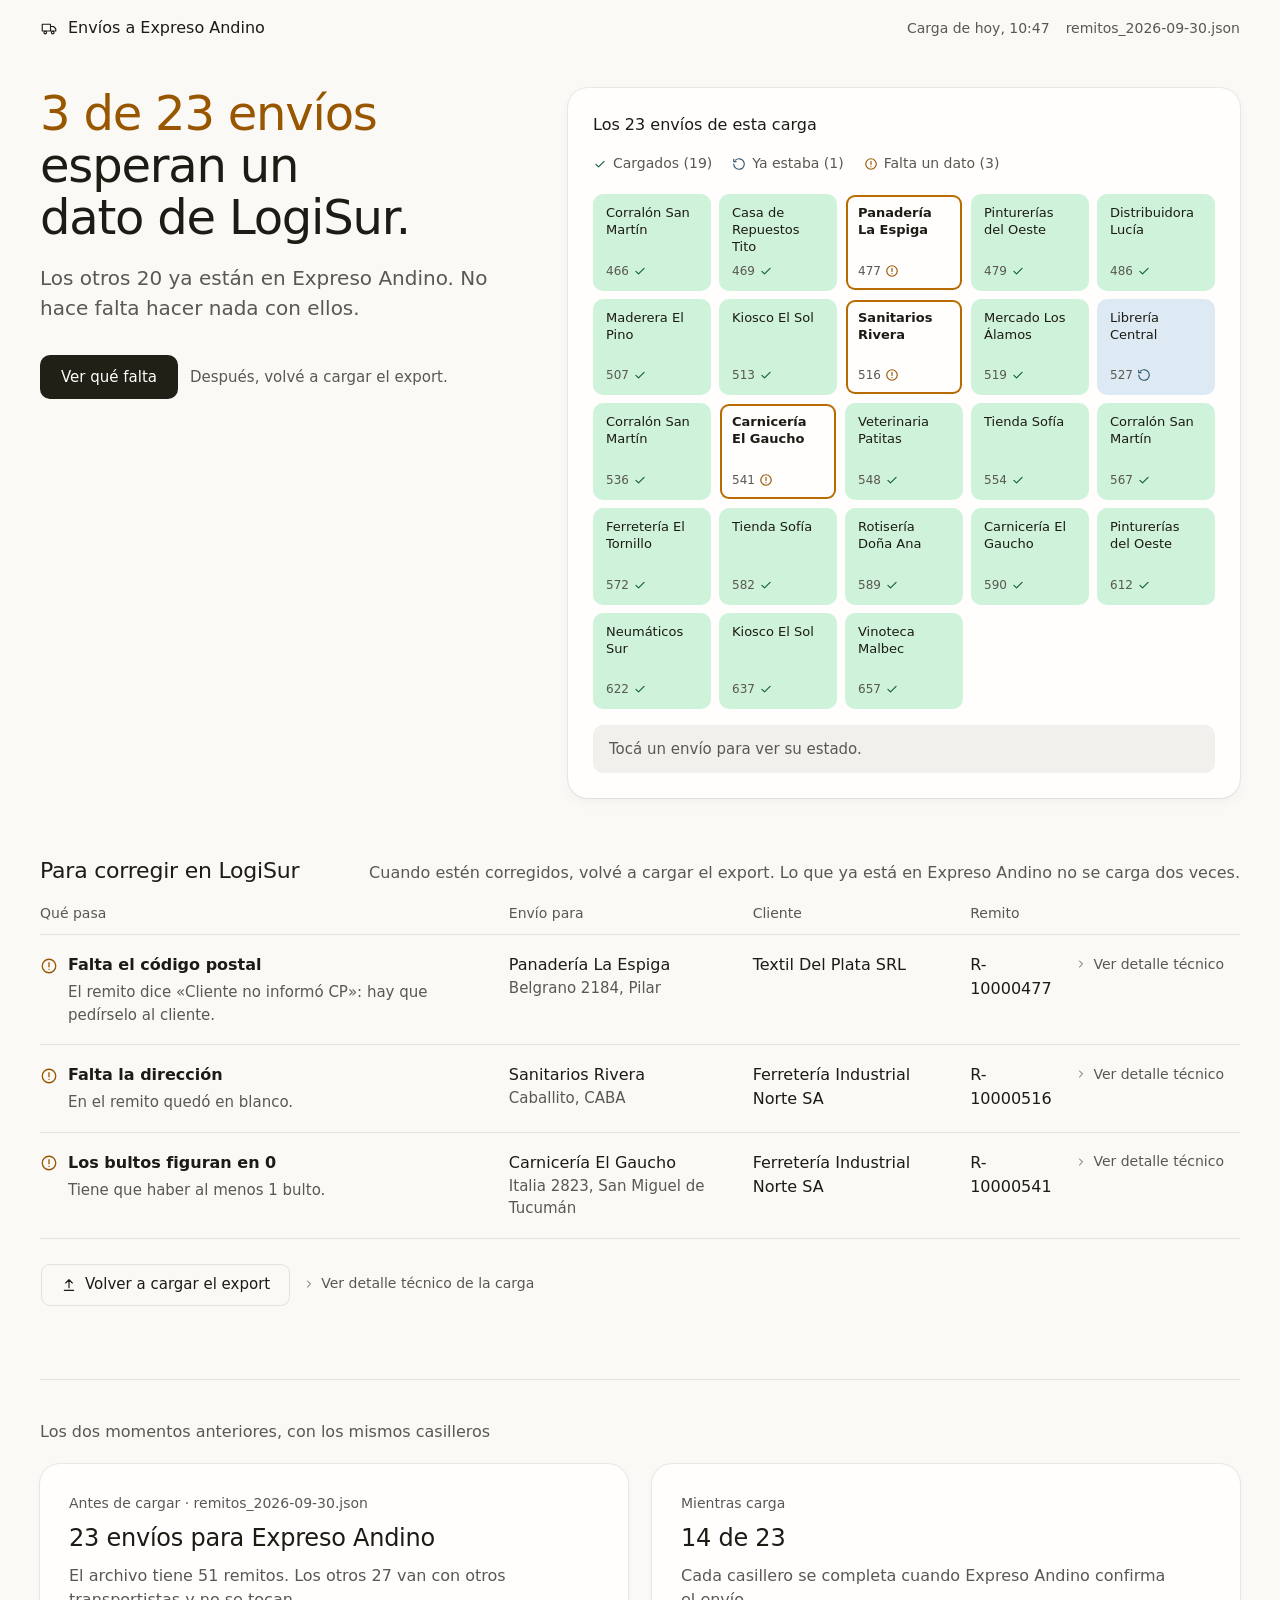
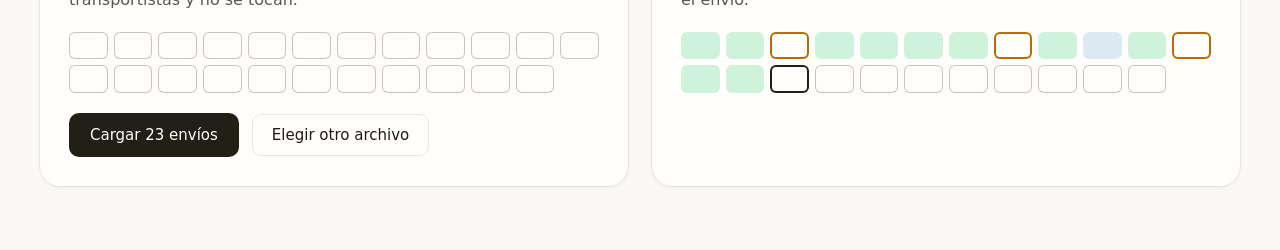
==== design/resultado-corrida/03-el-mapa.html @ e7f3dfd1 "feat(design): add three visual directions for the run result screen" ====
<!doctype html>
<html lang="es-AR">
<head>
<meta charset="utf-8">
<meta name="viewport" content="width=device-width, initial-scale=1">
<title>3 envíos para corregir · Carga de hoy · Expreso Andino</title>
<style>
  :root {
    --bg: oklch(0.982 0.004 100);
    --surface: oklch(0.998 0.002 100);
    --sunken: oklch(0.955 0.006 100);
    --text: oklch(0.22 0.012 100);
    --text-2: oklch(0.46 0.012 100);
    --hair: oklch(0.22 0.012 100 / 0.1);
    --ink: oklch(0.24 0.015 100);

    --ok-fill: oklch(0.93 0.05 155);
    --ok: oklch(0.44 0.1 155);
    --prev-fill: oklch(0.93 0.018 240);
    --prev: oklch(0.45 0.06 240);
    --attention: oklch(0.52 0.12 62);
    --attention-line: oklch(0.6 0.14 65);
    --attention-soft: oklch(0.965 0.03 80);
    --focus: oklch(0.45 0.12 250);

    --sans: system-ui, -apple-system, "Segoe UI", "Noto Sans", Roboto, sans-serif;
    --mono: ui-monospace, "SF Mono", "Cascadia Mono", "Noto Sans Mono", monospace;
    --ease: cubic-bezier(0.2, 0, 0, 1);
    color-scheme: light;
  }
  * { box-sizing: border-box; }
  html { -webkit-font-smoothing: antialiased; -moz-osx-font-smoothing: grayscale; }
  body { margin: 0; background: var(--bg); color: var(--text); font: 400 1rem/1.5 var(--sans); }
  :focus-visible { outline: 2px solid var(--focus); outline-offset: 2px; }
  h1, h2, h3 { margin: 0; text-wrap: balance; }
  p { margin: 0; text-wrap: pretty; }
  .num { font-variant-numeric: tabular-nums; }
  .skip { position: absolute; inset-inline-start: 1rem; inset-block-start: -3rem; background: var(--ink); color: var(--surface); padding: 0.5rem 0.75rem; border-radius: 6px; }
  .skip:focus { inset-block-start: 1rem; }

  .top { display: flex; align-items: center; justify-content: space-between; gap: 1rem; padding: 1rem 2.5rem; }
  .brand { display: flex; align-items: center; gap: 0.625rem; font-weight: 500; }
  .top .meta { color: var(--text-2); font-size: 0.875rem; display: flex; gap: 1rem; flex-wrap: wrap; }

  .btn {
    display: inline-flex; align-items: center; justify-content: center; gap: 0.5rem;
    min-height: 2.75rem; padding: 0 1.25rem; border-radius: 10px; border: 1px solid transparent;
    font: 500 0.9375rem/1 var(--sans); cursor: pointer; text-decoration: none;
  }
  .btn-primary { background: var(--ink); color: var(--surface); }
  .btn-quiet { background: transparent; color: var(--text); box-shadow: inset 0 0 0 1px var(--hair); }
  @media (hover: hover) {
    .btn-primary:hover { background: oklch(0.32 0.015 100); }
    .btn-quiet:hover { background: var(--sunken); }
  }
  @media (prefers-reduced-motion: no-preference) {
    .btn { transition: background-color 150ms var(--ease), transform 150ms var(--ease); }
    .btn:active { transform: scale(0.97); }
  }

  .page { padding: 2rem 2.5rem 4rem; max-width: 90rem; margin: 0 auto; }

  /* Answer + map */
  .overview { display: grid; grid-template-columns: minmax(0, 5fr) minmax(0, 7fr); gap: 3rem; align-items: start; }
  .answer h1 { font-size: 3rem; line-height: 1.08; letter-spacing: -0.025em; font-weight: 500; }
  .answer h1 .hl { color: var(--attention); }
  .answer .sub { margin-block-start: 1.25rem; font-size: 1.25rem; color: var(--text-2); max-width: 28rem; }
  .answer .actions { margin-block-start: 2rem; display: flex; flex-wrap: wrap; gap: 0.75rem; align-items: center; }
  .answer .note { color: var(--text-2); font-size: 0.9375rem; }

  .map-wrap { background: var(--surface); border-radius: 20px; padding: 1.5rem; box-shadow: 0 0 0 1px oklch(0.22 0.012 100 / 0.07), 0 1px 2px -1px oklch(0.22 0.012 100 / 0.07), 0 4px 12px 0 oklch(0.22 0.012 100 / 0.04); border: 1px solid transparent; }
  .map-head { display: flex; justify-content: space-between; align-items: baseline; gap: 1rem; flex-wrap: wrap; }
  .map-head h2 { font-size: 1rem; font-weight: 500; }
  .legend { display: flex; flex-wrap: wrap; gap: 0.25rem 1.25rem; list-style: none; margin: 0; padding: 0; font-size: 0.875rem; color: var(--text-2); }
  .legend li { display: inline-flex; align-items: center; gap: 0.375rem; }
  .legend .ok { color: var(--ok); } .legend .prev { color: var(--prev); } .legend .att { color: var(--attention); }

  .map { list-style: none; margin: 1.25rem 0 0; padding: 0; display: grid; grid-template-columns: repeat(auto-fill, minmax(7.25rem, 1fr)); gap: 0.5rem; grid-auto-rows: 1fr; }
  .map li { display: flex; }
  .tile {
    position: relative; width: 100%; min-height: 4.75rem; padding: 0.625rem 0.75rem;
    display: flex; flex-direction: column; justify-content: space-between; gap: 0.375rem;
    text-align: start; border-radius: 10px; border: 1px solid transparent; cursor: pointer;
    font: inherit; color: var(--text);
  }
  .tile .name { font-size: 0.8125rem; line-height: 1.3; font-weight: 500; overflow-wrap: anywhere; }
  .tile .row { display: flex; justify-content: space-between; align-items: center; gap: 0.25rem; font-size: 0.75rem; color: var(--text-2); }
  .tile.ok { background: var(--ok-fill); }
  .tile.ok svg { color: var(--ok); }
  .tile.prev { background: var(--prev-fill); }
  .tile.prev svg { color: var(--prev); }
  .tile.fix { background: var(--surface); box-shadow: inset 0 0 0 2px var(--attention-line); }
  .tile.fix svg { color: var(--attention); }
  .tile.fix .name { font-weight: 600; }
  .tile[aria-pressed="true"] { outline: 2px solid var(--ink); outline-offset: 2px; }
  @media (hover: hover) { .tile:hover { filter: brightness(0.98); } }

  .picked { margin-block-start: 1rem; min-height: 3rem; padding: 0.75rem 1rem; border-radius: 10px; background: var(--sunken); font-size: 0.9375rem; display: flex; flex-wrap: wrap; gap: 0.25rem 1rem; align-items: center; }
  .picked .k { color: var(--text-2); }
  .picked code { font-family: var(--mono); font-size: 0.8125rem; }

  /* Fixes as rows */
  .fixes { margin-block-start: 3.5rem; }
  .fixes-head { display: flex; justify-content: space-between; align-items: baseline; gap: 1rem; flex-wrap: wrap; }
  .fixes h2 { font-size: 1.375rem; font-weight: 500; letter-spacing: -0.01em; }
  .fixes-head p { color: var(--text-2); }
  .fix-table { width: 100%; margin-block-start: 1rem; border-collapse: collapse; }
  .fix-table th { text-align: start; font-weight: 500; font-size: 0.875rem; color: var(--text-2); padding: 0 1rem 0.625rem 0; }
  .fix-table td { padding: 1.125rem 1rem 1.125rem 0; border-block-start: 1px solid var(--hair); vertical-align: top; overflow-wrap: anywhere; }
  .fix-table tr:last-child td { border-block-end: 1px solid var(--hair); }
  .what { display: flex; gap: 0.625rem; align-items: flex-start; font-weight: 600; }
  .what svg { color: var(--attention); flex: none; margin-block-start: 0.2rem; }
  .why { margin-block-start: 0.25rem; padding-inline-start: 1.75rem; color: var(--text-2); font-size: 0.9375rem; font-weight: 400; }
  .who { font-weight: 500; }
  .who-sub { color: var(--text-2); font-size: 0.9375rem; }
  .fix-table tr.lit td { background: var(--attention-soft); }
  .fix-table tr.lit td:first-child { border-start-start-radius: 0; }

  details.tech summary { cursor: pointer; color: var(--text-2); font-size: 0.875rem; list-style: none; display: inline-flex; align-items: center; gap: 0.375rem; white-space: nowrap; }
  details.tech summary::-webkit-details-marker { display: none; }
  details[open].tech summary svg { transform: rotate(90deg); }
  @media (prefers-reduced-motion: no-preference) { details.tech summary svg { transition: transform 200ms var(--ease); } }
  .tech-body { margin-block-start: 0.5rem; padding: 0.625rem 0.75rem; border-radius: 8px; background: var(--sunken); font: 400 0.8125rem/1.6 var(--mono); max-width: 22rem; white-space: normal; }

  /* Moments */
  .moments { margin-block-start: 4.5rem; border-block-start: 1px solid var(--hair); padding-block-start: 2.5rem; }
  .moments > h2 { font-size: 1rem; font-weight: 500; color: var(--text-2); }
  .moments-grid { margin-block-start: 1.25rem; display: grid; grid-template-columns: repeat(auto-fit, minmax(min(100%, 30rem), 1fr)); gap: 1.5rem; }
  .frame { background: var(--surface); border-radius: 20px; padding: 1.75rem; box-shadow: 0 0 0 1px oklch(0.22 0.012 100 / 0.07), 0 2px 6px oklch(0.22 0.012 100 / 0.04); border: 1px solid transparent; min-width: 0; }
  .frame-label { color: var(--text-2); font-size: 0.875rem; }
  .frame h3 { margin-block-start: 0.375rem; font-size: 1.5rem; font-weight: 500; letter-spacing: -0.01em; }
  .frame p.small { margin-block-start: 0.5rem; color: var(--text-2); }
  .mini { list-style: none; margin: 1.25rem 0 0; padding: 0; display: grid; grid-template-columns: repeat(12, minmax(0, 1fr)); gap: 0.375rem; }
  .mini li { aspect-ratio: 1.4; border-radius: 6px; box-shadow: inset 0 0 0 1px oklch(0.22 0.012 100 / 0.25); }
  .mini li.ok { background: var(--ok-fill); box-shadow: none; }
  .mini li.fix { box-shadow: inset 0 0 0 2px var(--attention-line); }
  .mini li.prev { background: var(--prev-fill); box-shadow: none; }
  .mini li.now { box-shadow: inset 0 0 0 2px var(--ink); }
  .frame .row { margin-block-start: 1.25rem; display: flex; gap: 0.75rem; flex-wrap: wrap; align-items: center; }

  @media (max-width: 64rem) {
    .overview { grid-template-columns: minmax(0, 1fr); gap: 2rem; }
    .page { padding: 1.5rem 1.25rem 3rem; }
    .answer h1 { font-size: 2.25rem; }
    .fix-table thead { display: none; }
    .fix-table tr, .fix-table td { display: block; }
    .fix-table td { border: 0; padding: 0.25rem 0; }
    .fix-table tr { padding-block: 1rem; border-block-start: 1px solid var(--hair); }
  }
</style>
</head>
<body>
<a class="skip" href="#main">Ir al resultado</a>
<header class="top">
  <div class="brand">
    <svg width="18" height="18" viewBox="0 0 24 24" fill="none" stroke="currentColor" stroke-width="1.5" stroke-linecap="round" stroke-linejoin="round" aria-hidden="true"><path d="M3 7h11v9H3zM14 10h4l3 3v3h-7"/><circle cx="7" cy="18" r="1.75"/><circle cx="17" cy="18" r="1.75"/></svg>
    Envíos a Expreso Andino
  </div>
  <p class="meta num"><span>Carga de hoy, 10:47</span><span>remitos_2026-09-30.json</span></p>
</header>

<main id="main" class="page">
  <div class="overview">
    <div class="answer">
      <h1 tabindex="-1"><span class="hl num">3 de 23 envíos</span> esperan un dato de LogiSur.</h1>
      <p class="sub">Los otros 20 ya están en Expreso Andino. No hace falta hacer nada con ellos.</p>
      <div class="actions">
        <a class="btn btn-primary" href="#para-corregir">Ver qué falta</a>
        <span class="note">Después, volvé a cargar el export.</span>
      </div>
    </div>

    <section class="map-wrap" aria-labelledby="map-title">
      <div class="map-head">
        <h2 id="map-title">Los 23 envíos de esta carga</h2>
        <ul class="legend num">
          <li><svg class="ok" width="14" height="14" viewBox="0 0 24 24" fill="none" stroke="currentColor" stroke-width="2" stroke-linecap="round" stroke-linejoin="round" aria-hidden="true"><path d="M5 12.5l4.5 4.5L19 7.5"/></svg>Cargados (19)</li>
          <li><svg class="prev" width="14" height="14" viewBox="0 0 24 24" fill="none" stroke="currentColor" stroke-width="2" stroke-linecap="round" stroke-linejoin="round" aria-hidden="true"><path d="M3 12a9 9 0 1 0 3-6.7M3 4v4h4"/></svg>Ya estaba (1)</li>
          <li><svg class="att" width="14" height="14" viewBox="0 0 24 24" fill="none" stroke="currentColor" stroke-width="2" stroke-linecap="round" aria-hidden="true"><circle cx="12" cy="12" r="9"/><path d="M12 7.5v5.5M12 16.5v.01"/></svg>Falta un dato (3)</li>
        </ul>
      </div>
      <ul class="map" id="map" aria-label="Envíos de la carga, en orden de remito"></ul>
      <p class="picked" id="picked" aria-live="polite"><span class="k">Tocá un envío para ver su estado.</span></p>
    </section>
  </div>

  <section class="fixes" id="para-corregir" aria-labelledby="fixes-title">
    <div class="fixes-head">
      <h2 id="fixes-title">Para corregir en LogiSur</h2>
      <p>Cuando estén corregidos, volvé a cargar el export. Lo que ya está en Expreso Andino no se carga dos veces.</p>
    </div>
    <table class="fix-table">
      <thead><tr><th scope="col">Qué pasa</th><th scope="col">Envío para</th><th scope="col">Cliente</th><th scope="col">Remito</th><th scope="col"><span class="visually-hidden" style="position:absolute;width:1px;height:1px;overflow:hidden;clip-path:inset(50%)">Detalle técnico</span></th></tr></thead>
      <tbody>
        <tr data-remito="R-10000477">
          <td><div class="what"><svg width="18" height="18" viewBox="0 0 24 24" fill="none" stroke="currentColor" stroke-width="1.75" stroke-linecap="round" aria-hidden="true"><circle cx="12" cy="12" r="9"/><path d="M12 7.5v5.5M12 16.5v.01"/></svg>Falta el código postal</div><p class="why">El remito dice «Cliente no informó CP»: hay que pedírselo al cliente.</p></td>
          <td><div class="who">Panadería La Espiga</div><div class="who-sub">Belgrano 2184, Pilar</div></td>
          <td>Textil Del Plata SRL</td>
          <td class="num">R-10000477</td>
          <td><details class="tech"><summary><svg width="12" height="12" viewBox="0 0 24 24" fill="none" stroke="currentColor" stroke-width="2" stroke-linecap="round" stroke-linejoin="round" aria-hidden="true"><path d="M9 6l6 6-6 6"/></svg>Ver detalle técnico<span style="position:absolute;width:1px;height:1px;overflow:hidden;clip-path:inset(50%)"> de R-10000477</span></summary><div class="tech-body">HTTP 422 · destinatario.codigo_postal: required non-empty string</div></details></td>
        </tr>
        <tr data-remito="R-10000516">
          <td><div class="what"><svg width="18" height="18" viewBox="0 0 24 24" fill="none" stroke="currentColor" stroke-width="1.75" stroke-linecap="round" aria-hidden="true"><circle cx="12" cy="12" r="9"/><path d="M12 7.5v5.5M12 16.5v.01"/></svg>Falta la dirección</div><p class="why">En el remito quedó en blanco.</p></td>
          <td><div class="who">Sanitarios Rivera</div><div class="who-sub">Caballito, CABA</div></td>
          <td>Ferretería Industrial Norte SA</td>
          <td class="num">R-10000516</td>
          <td><details class="tech"><summary><svg width="12" height="12" viewBox="0 0 24 24" fill="none" stroke="currentColor" stroke-width="2" stroke-linecap="round" stroke-linejoin="round" aria-hidden="true"><path d="M9 6l6 6-6 6"/></svg>Ver detalle técnico<span style="position:absolute;width:1px;height:1px;overflow:hidden;clip-path:inset(50%)"> de R-10000516</span></summary><div class="tech-body">HTTP 422 · destinatario.direccion: required non-empty string</div></details></td>
        </tr>
        <tr data-remito="R-10000541">
          <td><div class="what"><svg width="18" height="18" viewBox="0 0 24 24" fill="none" stroke="currentColor" stroke-width="1.75" stroke-linecap="round" aria-hidden="true"><circle cx="12" cy="12" r="9"/><path d="M12 7.5v5.5M12 16.5v.01"/></svg>Los bultos figuran en 0</div><p class="why">Tiene que haber al menos 1 bulto.</p></td>
          <td><div class="who">Carnicería El Gaucho</div><div class="who-sub">Italia 2823, San Miguel de Tucumán</div></td>
          <td>Ferretería Industrial Norte SA</td>
          <td class="num">R-10000541</td>
          <td><details class="tech"><summary><svg width="12" height="12" viewBox="0 0 24 24" fill="none" stroke="currentColor" stroke-width="2" stroke-linecap="round" stroke-linejoin="round" aria-hidden="true"><path d="M9 6l6 6-6 6"/></svg>Ver detalle técnico<span style="position:absolute;width:1px;height:1px;overflow:hidden;clip-path:inset(50%)"> de R-10000541</span></summary><div class="tech-body">HTTP 422 · bultos: integer &gt;= 1</div></details></td>
        </tr>
      </tbody>
    </table>
    <div style="margin-block-start: 1.5rem; display: flex; gap: 0.75rem; flex-wrap: wrap; align-items: center;">
      <a class="btn btn-quiet" href="#cargar">
        <svg width="16" height="16" viewBox="0 0 24 24" fill="none" stroke="currentColor" stroke-width="1.75" stroke-linecap="round" stroke-linejoin="round" aria-hidden="true"><path d="M12 16V4M7 9l5-5 5 5M5 20h14"/></svg>
        Volver a cargar el export
      </a>
      <details class="tech"><summary><svg width="12" height="12" viewBox="0 0 24 24" fill="none" stroke="currentColor" stroke-width="2" stroke-linecap="round" stroke-linejoin="round" aria-hidden="true"><path d="M9 6l6 6-6 6"/></svg>Ver detalle técnico de la carga</summary><div class="tech-body">reports/corrida_2026-11-03T104727_649636.md · código de salida 1<br>Cargado 19 · Ya existía 1 · Duplicado en el export 1 · Rechazado 3 · Falló 0</div></details>
    </div>
  </section>

  <section class="moments" id="cargar" aria-labelledby="moments-title">
    <h2 id="moments-title">Los dos momentos anteriores, con los mismos casilleros</h2>
    <div class="moments-grid">
      <article class="frame" aria-label="Elegir el export">
        <p class="frame-label">Antes de cargar · remitos_2026-09-30.json</p>
        <h3 class="num">23 envíos para Expreso Andino</h3>
        <p class="small num">El archivo tiene 51 remitos. Los otros 27 van con otros transportistas y no se tocan.</p>
        <ul class="mini" aria-hidden="true" id="mini-empty"></ul>
        <div class="row"><button class="btn btn-primary" type="button">Cargar 23 envíos</button><button class="btn btn-quiet" type="button">Elegir otro archivo</button></div>
      </article>
      <article class="frame" aria-label="Carga en curso">
        <p class="frame-label">Mientras carga</p>
        <h3 class="num" role="status">14 de 23</h3>
        <p class="small">Cada casillero se completa cuando Expreso Andino confirma el envío.</p>
        <ul class="mini" role="progressbar" aria-label="Avance de la carga" aria-valuemin="0" aria-valuemax="23" aria-valuenow="14" id="mini-progress"></ul>
      </article>
    </div>
  </section>
</main>

<script>
  const shipments = [
    ["R-10000466", "Corralón San Martín", "ok", "ANDC4BD591C"],
    ["R-10000469", "Casa de Repuestos Tito", "ok", "ANDBC0F442A"],
    ["R-10000477", "Panadería La Espiga", "fix", "Falta el código postal"],
    ["R-10000479", "Pinturerías del Oeste", "ok", "ANDED024A60"],
    ["R-10000486", "Distribuidora Lucía", "ok", "AND3E68D82C"],
    ["R-10000507", "Maderera El Pino", "ok", "ANDE08AB5D0", "Venía repetido en el archivo. Se cargó una sola vez."],
    ["R-10000513", "Kiosco El Sol", "ok", "AND66DEDF3D"],
    ["R-10000516", "Sanitarios Rivera", "fix", "Falta la dirección"],
    ["R-10000519", "Mercado Los Álamos", "ok", "ANDB617F8CA"],
    ["R-10000527", "Librería Central", "prev", "AND5A8C356E"],
    ["R-10000536", "Corralón San Martín", "ok", "AND609207E9"],
    ["R-10000541", "Carnicería El Gaucho", "fix", "Los bultos figuran en 0"],
    ["R-10000548", "Veterinaria Patitas", "ok", "AND8E87909B"],
    ["R-10000554", "Tienda Sofía", "ok", "AND07BF7D36"],
    ["R-10000567", "Corralón San Martín", "ok", "ANDF9B2D380"],
    ["R-10000572", "Ferretería El Tornillo", "ok", "ANDCCF97549"],
    ["R-10000582", "Tienda Sofía", "ok", "ANDE19FF019"],
    ["R-10000589", "Rotisería Doña Ana", "ok", "ANDF13BB944"],
    ["R-10000590", "Carnicería El Gaucho", "ok", "AND6E6DF578"],
    ["R-10000612", "Pinturerías del Oeste", "ok", "ANDA184CDD3"],
    ["R-10000622", "Neumáticos Sur", "ok", "AND2E317D56"],
    ["R-10000637", "Kiosco El Sol", "ok", "AND6B4EAA78"],
    ["R-10000657", "Vinoteca Malbec", "ok", "AND0E7830F9"]
  ];
  const icons = {
    ok: '<svg width="14" height="14" viewBox="0 0 24 24" fill="none" stroke="currentColor" stroke-width="2" stroke-linecap="round" stroke-linejoin="round" aria-hidden="true"><path d="M5 12.5l4.5 4.5L19 7.5"/></svg>',
    prev: '<svg width="14" height="14" viewBox="0 0 24 24" fill="none" stroke="currentColor" stroke-width="2" stroke-linecap="round" stroke-linejoin="round" aria-hidden="true"><path d="M3 12a9 9 0 1 0 3-6.7M3 4v4h4"/></svg>',
    fix: '<svg width="14" height="14" viewBox="0 0 24 24" fill="none" stroke="currentColor" stroke-width="2" stroke-linecap="round" aria-hidden="true"><circle cx="12" cy="12" r="9"/><path d="M12 7.5v5.5M12 16.5v.01"/></svg>'
  };
  const stateText = { ok: "Cargado", prev: "Ya estaba de antes", fix: "Falta un dato" };

  const map = document.getElementById("map");
  map.innerHTML = shipments.map(([remito, to, state], i) => `
    <li><button type="button" class="tile ${state}" aria-pressed="false" data-i="${i}" aria-label="${to}, ${remito}: ${stateText[state]}">
      <span class="name">${to}</span>
      <span class="row num"><span>${remito.slice(-3)}</span>${icons[state]}</span>
    </button></li>`).join("");

  const picked = document.getElementById("picked");
  map.addEventListener("click", e => {
    const b = e.target.closest(".tile");
    if (!b) return;
    map.querySelectorAll(".tile").forEach(t => t.setAttribute("aria-pressed", String(t === b)));
    const [remito, to, state, info, extra] = shipments[Number(b.dataset.i)];
    document.querySelectorAll(".fix-table tr").forEach(tr => tr.classList.toggle("lit", tr.dataset.remito === remito));
    if (state === "fix") {
      picked.innerHTML = `<strong>${to}</strong><span>${info}.</span><a href="#para-corregir" style="color:inherit">Ver cómo corregirlo</a>`;
    } else {
      picked.innerHTML = `<strong>${to}</strong><span>${stateText[state]}${extra ? ". " + extra : ""}</span><span class="k">Seguimiento</span><code>${info}</code><span class="k">${remito}</span>`;
    }
  });

  const fill = (id, n) => {
    document.getElementById(id).innerHTML = shipments.map(([, , state], i) => {
      if (i < n) return `<li class="${state}"></li>`;
      if (i === n) return '<li class="now"></li>';
      return "<li></li>";
    }).join("");
  };
  fill("mini-empty", -1);
  fill("mini-progress", 14);
</script>
</body>
</html>
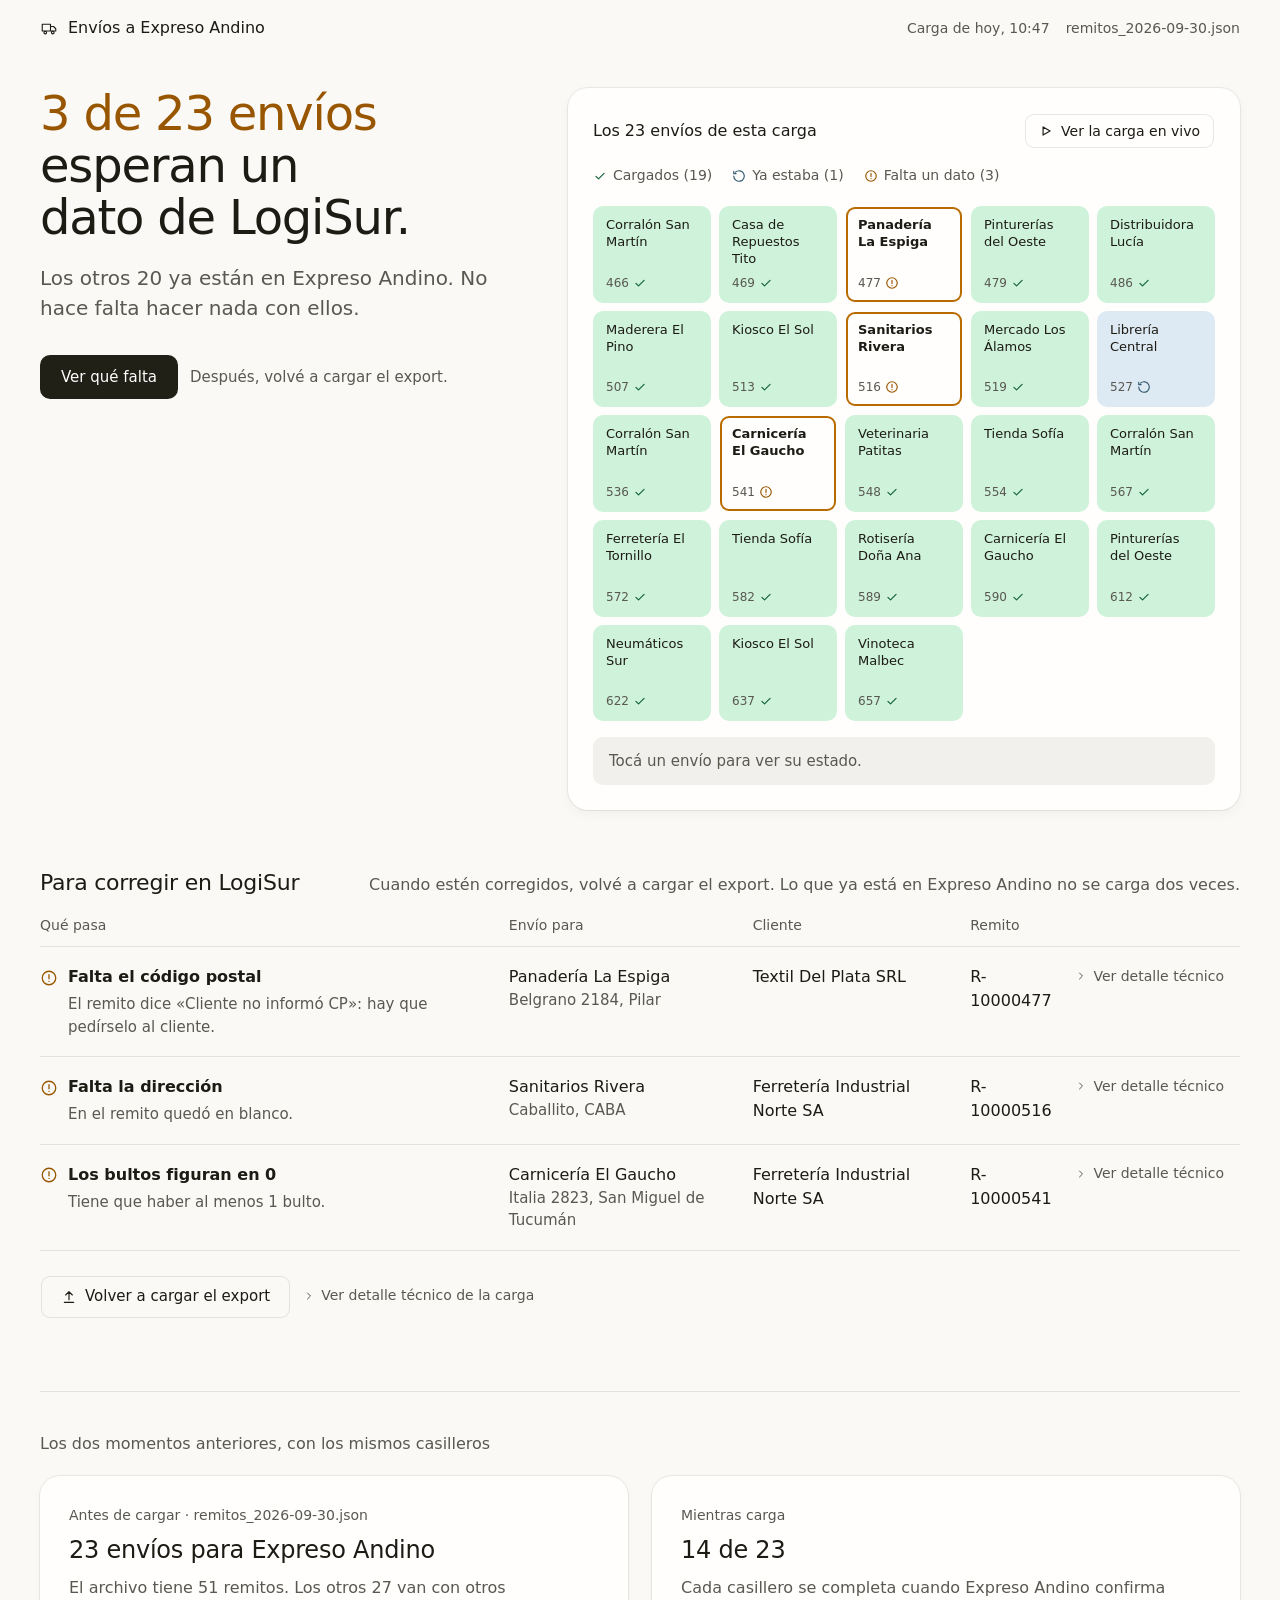
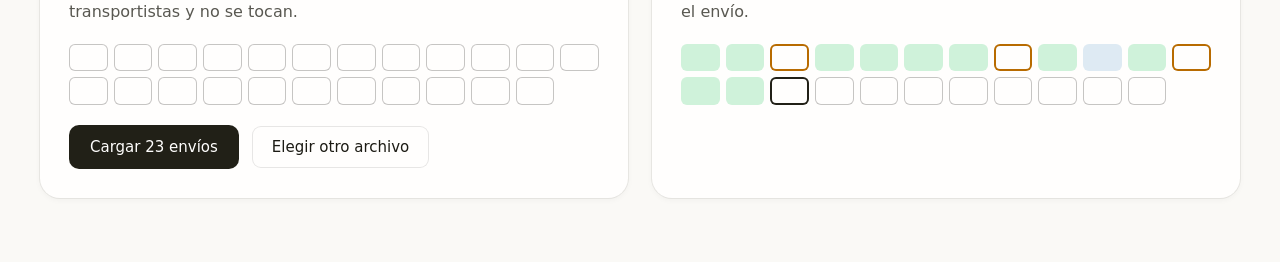
==== commit b132a751: "feat(design): add on-demand motion and live replay to the map direction" ====
--- a/design/resultado-corrida/03-el-mapa.html
+++ b/design/resultado-corrida/03-el-mapa.html
@@ -49,29 +49,47 @@
   }
   .btn-primary { background: var(--ink); color: var(--surface); }
   .btn-quiet { background: transparent; color: var(--text); box-shadow: inset 0 0 0 1px var(--hair); }
+  .btn-sm { min-height: 2.25rem; padding: 0 0.875rem; font-size: 0.875rem; }
+  .btn { transition: background-color 150ms var(--ease); }
   @media (hover: hover) {
     .btn-primary:hover { background: oklch(0.32 0.015 100); }
     .btn-quiet:hover { background: var(--sunken); }
   }
   @media (prefers-reduced-motion: no-preference) {
-    .btn { transition: background-color 150ms var(--ease), transform 150ms var(--ease); }
+    .btn { transition: background-color 150ms var(--ease), transform 130ms var(--ease); }
     .btn:active { transform: scale(0.97); }
   }
+  .vh { position: absolute; width: 1px; height: 1px; overflow: hidden; clip-path: inset(50%); white-space: nowrap; }
 
   .page { padding: 2rem 2.5rem 4rem; max-width: 90rem; margin: 0 auto; }
 
   /* Answer + map */
   .overview { display: grid; grid-template-columns: minmax(0, 5fr) minmax(0, 7fr); gap: 3rem; align-items: start; }
-  .answer h1 { font-size: 3rem; line-height: 1.08; letter-spacing: -0.025em; font-weight: 500; }
+  .answer .stack { display: grid; }
+  .answer .stack > * { grid-area: 1 / 1; }
+  .answer .live { align-self: start; visibility: hidden; opacity: 0; }
+  .answer .big, .answer h1 { font-size: 3rem; line-height: 1.08; letter-spacing: -0.025em; font-weight: 500; }
   .answer h1 .hl { color: var(--attention); }
+  /* Replay: the live counter and the final sentence share one grid cell, so nothing jumps */
+  .answer .final { transition: opacity 220ms var(--ease), visibility 0s; }
+  .answer .live { transition: opacity 120ms var(--ease), visibility 0s linear 120ms; }
+  .running .final { opacity: 0; visibility: hidden; transition: opacity 120ms var(--ease), visibility 0s linear 120ms; }
+  .running .live { opacity: 1; visibility: visible; transition: opacity 200ms var(--ease), visibility 0s; }
+  @media (prefers-reduced-motion: no-preference) {
+    .answer .final { transition: opacity 220ms var(--ease), transform 220ms var(--ease), visibility 0s; }
+    .answer .live { transform: translateY(5px); transition: opacity 120ms var(--ease), transform 120ms var(--ease), visibility 0s linear 120ms; }
+    .running .final { transform: translateY(5px); transition: opacity 120ms var(--ease), transform 120ms var(--ease), visibility 0s linear 120ms; }
+    .running .live { transform: none; transition: opacity 200ms var(--ease), transform 200ms var(--ease), visibility 0s; }
+  }
   .answer .sub { margin-block-start: 1.25rem; font-size: 1.25rem; color: var(--text-2); max-width: 28rem; }
   .answer .actions { margin-block-start: 2rem; display: flex; flex-wrap: wrap; gap: 0.75rem; align-items: center; }
   .answer .note { color: var(--text-2); font-size: 0.9375rem; }
 
   .map-wrap { background: var(--surface); border-radius: 20px; padding: 1.5rem; box-shadow: 0 0 0 1px oklch(0.22 0.012 100 / 0.07), 0 1px 2px -1px oklch(0.22 0.012 100 / 0.07), 0 4px 12px 0 oklch(0.22 0.012 100 / 0.04); border: 1px solid transparent; }
-  .map-head { display: flex; justify-content: space-between; align-items: baseline; gap: 1rem; flex-wrap: wrap; }
+  .map-head { display: flex; justify-content: space-between; align-items: center; gap: 1rem; flex-wrap: wrap; }
   .map-head h2 { font-size: 1rem; font-weight: 500; }
   .legend { display: flex; flex-wrap: wrap; gap: 0.25rem 1.25rem; list-style: none; margin: 0; padding: 0; font-size: 0.875rem; color: var(--text-2); }
+  .map-head .legend { flex-basis: 100%; }
   .legend li { display: inline-flex; align-items: center; gap: 0.375rem; }
   .legend .ok { color: var(--ok); } .legend .prev { color: var(--prev); } .legend .att { color: var(--attention); }
 
@@ -85,17 +103,37 @@
   }
   .tile .name { font-size: 0.8125rem; line-height: 1.3; font-weight: 500; overflow-wrap: anywhere; }
   .tile .row { display: flex; justify-content: space-between; align-items: center; gap: 0.25rem; font-size: 0.75rem; color: var(--text-2); }
+  /* One box-shadow stack: fix ring (inset), selection gap, selection ring. Same shape in every state so it interpolates. */
+  .tile {
+    --ring-in: 0px; --ring-gap: 0px; --ring-out: 0px;
+    box-shadow: inset 0 0 0 var(--ring-in) var(--attention-line), 0 0 0 var(--ring-gap) var(--surface), 0 0 0 var(--ring-out) var(--ink);
+    transition: background-color 200ms var(--ease), box-shadow 180ms var(--ease), filter 150ms var(--ease);
+  }
   .tile.ok { background: var(--ok-fill); }
   .tile.ok svg { color: var(--ok); }
   .tile.prev { background: var(--prev-fill); }
   .tile.prev svg { color: var(--prev); }
-  .tile.fix { background: var(--surface); box-shadow: inset 0 0 0 2px var(--attention-line); }
+  .tile.fix { background: var(--surface); --ring-in: 2px; }
   .tile.fix svg { color: var(--attention); }
   .tile.fix .name { font-weight: 600; }
-  .tile[aria-pressed="true"] { outline: 2px solid var(--ink); outline-offset: 2px; }
-  @media (hover: hover) { .tile:hover { filter: brightness(0.98); } }
-
-  .picked { margin-block-start: 1rem; min-height: 3rem; padding: 0.75rem 1rem; border-radius: 10px; background: var(--sunken); font-size: 0.9375rem; display: flex; flex-wrap: wrap; gap: 0.25rem 1rem; align-items: center; }
+  .tile[aria-pressed="true"] { --ring-gap: 2px; --ring-out: 4px; }
+  .tile:focus-visible { outline-offset: 5px; }
+  /* Empty state, used while the live replay runs: dashed edge, no icon, no fill */
+  .tile::before { content: ""; position: absolute; inset: -1px; border-radius: inherit; border: 1.5px dashed oklch(0.22 0.012 100 / 0.3); opacity: 0; pointer-events: none; transition: opacity 200ms var(--ease); }
+  .tile.pend { background: var(--surface); --ring-in: 0px; cursor: default; }
+  .tile.pend::before { opacity: 1; }
+  .tile svg { transition: opacity 200ms var(--ease); }
+  .tile.pend svg { opacity: 0; transition-duration: 120ms; }
+  @media (hover: hover) { .tile:not(.pend):hover { filter: brightness(0.98); } }
+  @media (prefers-reduced-motion: no-preference) {
+    .tile { transition: background-color 200ms var(--ease), box-shadow 180ms var(--ease), filter 150ms var(--ease), transform 120ms var(--ease); }
+    .tile:not(.pend):active { transform: scale(0.98); }
+    .tile svg { transition: transform 300ms var(--ease), opacity 300ms var(--ease), filter 300ms var(--ease); }
+    .tile.pend svg { transform: scale(0.25); filter: blur(4px); transition-duration: 150ms; }
+  }
+
+  .picked { transition: opacity 120ms var(--ease); margin-block-start: 1rem; min-height: 3rem; padding: 0.75rem 1rem; border-radius: 10px; background: var(--sunken); font-size: 0.9375rem; display: flex; flex-wrap: wrap; gap: 0.25rem 1rem; align-items: center; }
+  .picked.swap { opacity: 0; transition-duration: 60ms; }
   .picked .k { color: var(--text-2); }
   .picked code { font-family: var(--mono); font-size: 0.8125rem; }
 
@@ -113,13 +151,34 @@
   .why { margin-block-start: 0.25rem; padding-inline-start: 1.75rem; color: var(--text-2); font-size: 0.9375rem; font-weight: 400; }
   .who { font-weight: 500; }
   .who-sub { color: var(--text-2); font-size: 0.9375rem; }
+  .fix-table td { transition: background-color 200ms var(--ease); }
   .fix-table tr.lit td { background: var(--attention-soft); }
-  .fix-table tr.lit td:first-child { border-start-start-radius: 0; }
+  /* One-time attention highlight after "Ver cómo corregirlo"; fades out, never loops */
+  .fix-table tr.flash td { animation: attn 1000ms ease-out; }
+  @keyframes attn { from { background-color: oklch(0.9 0.09 78); } }
+  .fix-table tr:focus-visible { outline-offset: -2px; }
+  /* During the replay the rows wait; they settle in once the run is over */
+  .fix-table tr { transition: opacity 220ms var(--ease); transition-delay: calc(var(--n, 0) * 40ms); }
+  .fix-table tr.hold { opacity: 0; transition-duration: 120ms; transition-delay: 0ms; }
+  @media (prefers-reduced-motion: no-preference) {
+    .fix-table tr { transition: opacity 220ms var(--ease), transform 220ms var(--ease); transition-delay: calc(var(--n, 0) * 40ms); }
+    .fix-table tr.hold { transform: translateY(6px); transition-duration: 120ms; transition-delay: 0ms; }
+  }
 
   details.tech summary { cursor: pointer; color: var(--text-2); font-size: 0.875rem; list-style: none; display: inline-flex; align-items: center; gap: 0.375rem; white-space: nowrap; }
   details.tech summary::-webkit-details-marker { display: none; }
   details[open].tech summary svg { transform: rotate(90deg); }
   @media (prefers-reduced-motion: no-preference) { details.tech summary svg { transition: transform 200ms var(--ease); } }
+  /* Disclosure: height + opacity where ::details-content is supported, plain toggle elsewhere */
+  @supports selector(::details-content) {
+    details.tech::details-content { opacity: 0; transition: opacity 140ms var(--ease), content-visibility 140ms allow-discrete; }
+    details.tech[open]::details-content { opacity: 1; transition-duration: 200ms; }
+    @media (prefers-reduced-motion: no-preference) {
+      details.tech { interpolate-size: allow-keywords; }
+      details.tech::details-content { block-size: 0; overflow: clip; transition: block-size 200ms var(--ease), opacity 140ms var(--ease), content-visibility 200ms allow-discrete; }
+      details.tech[open]::details-content { block-size: auto; transition-duration: 240ms, 200ms, 240ms; }
+    }
+  }
   .tech-body { margin-block-start: 0.5rem; padding: 0.625rem 0.75rem; border-radius: 8px; background: var(--sunken); font: 400 0.8125rem/1.6 var(--mono); max-width: 22rem; white-space: normal; }
 
   /* Moments */
@@ -162,21 +221,31 @@
 <main id="main" class="page">
   <div class="overview">
     <div class="answer">
-      <h1 tabindex="-1"><span class="hl num">3 de 23 envíos</span> esperan un dato de LogiSur.</h1>
-      <p class="sub">Los otros 20 ya están en Expreso Andino. No hace falta hacer nada con ellos.</p>
-      <div class="actions">
-        <a class="btn btn-primary" href="#para-corregir">Ver qué falta</a>
-        <span class="note">Después, volvé a cargar el export.</span>
+      <div class="stack">
+        <div class="final">
+          <h1 tabindex="-1"><span class="hl num">3 de 23 envíos</span> esperan un dato de LogiSur.</h1>
+          <p class="sub">Los otros 20 ya están en Expreso Andino. No hace falta hacer nada con ellos.</p>
+          <div class="actions">
+            <a class="btn btn-primary" href="#para-corregir">Ver qué falta</a>
+            <span class="note">Después, volvé a cargar el export.</span>
+          </div>
+        </div>
+        <div class="live" aria-hidden="true">
+          <p class="big num">Cargando <span id="live-n">0</span> de 23…</p>
+          <p class="sub">Cada casillero se completa cuando Expreso Andino confirma el envío.</p>
+        </div>
       </div>
+      <p class="vh" role="status" id="announce"></p>
     </div>
 
     <section class="map-wrap" aria-labelledby="map-title">
       <div class="map-head">
         <h2 id="map-title">Los 23 envíos de esta carga</h2>
+        <button type="button" class="btn btn-quiet btn-sm" id="replay"><svg width="14" height="14" viewBox="0 0 24 24" fill="none" stroke="currentColor" stroke-width="2" stroke-linecap="round" stroke-linejoin="round" aria-hidden="true"><path d="M7 5l12 7-12 7z"/></svg><span id="replay-label">Ver la carga en vivo</span></button>
         <ul class="legend num">
-          <li><svg class="ok" width="14" height="14" viewBox="0 0 24 24" fill="none" stroke="currentColor" stroke-width="2" stroke-linecap="round" stroke-linejoin="round" aria-hidden="true"><path d="M5 12.5l4.5 4.5L19 7.5"/></svg>Cargados (19)</li>
-          <li><svg class="prev" width="14" height="14" viewBox="0 0 24 24" fill="none" stroke="currentColor" stroke-width="2" stroke-linecap="round" stroke-linejoin="round" aria-hidden="true"><path d="M3 12a9 9 0 1 0 3-6.7M3 4v4h4"/></svg>Ya estaba (1)</li>
-          <li><svg class="att" width="14" height="14" viewBox="0 0 24 24" fill="none" stroke="currentColor" stroke-width="2" stroke-linecap="round" aria-hidden="true"><circle cx="12" cy="12" r="9"/><path d="M12 7.5v5.5M12 16.5v.01"/></svg>Falta un dato (3)</li>
+          <li><svg class="ok" width="14" height="14" viewBox="0 0 24 24" fill="none" stroke="currentColor" stroke-width="2" stroke-linecap="round" stroke-linejoin="round" aria-hidden="true"><path d="M5 12.5l4.5 4.5L19 7.5"/></svg><span>Cargados (<span data-count="ok">19</span>)</span></li>
+          <li><svg class="prev" width="14" height="14" viewBox="0 0 24 24" fill="none" stroke="currentColor" stroke-width="2" stroke-linecap="round" stroke-linejoin="round" aria-hidden="true"><path d="M3 12a9 9 0 1 0 3-6.7M3 4v4h4"/></svg><span>Ya estaba (<span data-count="prev">1</span>)</span></li>
+          <li><svg class="att" width="14" height="14" viewBox="0 0 24 24" fill="none" stroke="currentColor" stroke-width="2" stroke-linecap="round" aria-hidden="true"><circle cx="12" cy="12" r="9"/><path d="M12 7.5v5.5M12 16.5v.01"/></svg><span>Falta un dato (<span data-count="fix">3</span>)</span></li>
         </ul>
       </div>
       <ul class="map" id="map" aria-label="Envíos de la carga, en orden de remito"></ul>
@@ -285,17 +354,126 @@
     </button></li>`).join("");
 
   const picked = document.getElementById("picked");
+  const idle = '<span class="k">Tocá un envío para ver su estado.</span>';
+  const reduceMotion = matchMedia("(prefers-reduced-motion: reduce)");
+  const tiles = [...map.querySelectorAll(".tile")];
+  const rows = [...document.querySelectorAll(".fix-table tbody tr")];
+  rows.forEach((tr, n) => tr.style.setProperty("--n", n));
+  let swapTimer = 0;
+
+  // Content swap: quick fade out, replace, fade in. The panel keeps its min-height, so nothing jumps.
+  const showPicked = html => {
+    clearTimeout(swapTimer);
+    if (picked.innerHTML === html) return;
+    picked.classList.add("swap");
+    swapTimer = setTimeout(() => { picked.innerHTML = html; picked.classList.remove("swap"); }, 60);
+  };
+  const clearSelection = () => {
+    tiles.forEach(t => t.setAttribute("aria-pressed", "false"));
+    rows.forEach(tr => tr.classList.remove("lit"));
+    clearTimeout(swapTimer);
+    picked.classList.remove("swap");
+    picked.innerHTML = idle;
+  };
+
   map.addEventListener("click", e => {
     const b = e.target.closest(".tile");
-    if (!b) return;
-    map.querySelectorAll(".tile").forEach(t => t.setAttribute("aria-pressed", String(t === b)));
+    if (!b || b.classList.contains("pend")) return;
+    tiles.forEach(t => t.setAttribute("aria-pressed", String(t === b)));
     const [remito, to, state, info, extra] = shipments[Number(b.dataset.i)];
-    document.querySelectorAll(".fix-table tr").forEach(tr => tr.classList.toggle("lit", tr.dataset.remito === remito));
-    if (state === "fix") {
-      picked.innerHTML = `<strong>${to}</strong><span>${info}.</span><a href="#para-corregir" style="color:inherit">Ver cómo corregirlo</a>`;
-    } else {
-      picked.innerHTML = `<strong>${to}</strong><span>${stateText[state]}${extra ? ". " + extra : ""}</span><span class="k">Seguimiento</span><code>${info}</code><span class="k">${remito}</span>`;
-    }
+    rows.forEach(tr => tr.classList.toggle("lit", tr.dataset.remito === remito));
+    showPicked(state === "fix"
+      ? `<strong>${to}</strong><span>${info}.</span><a href="#para-corregir" data-remito="${remito}" style="color:inherit">Ver cómo corregirlo</a>`
+      : `<strong>${to}</strong><span>${stateText[state]}${extra ? ". " + extra : ""}</span><span class="k">Seguimiento</span><code>${info}</code><span class="k">${remito}</span>`);
+  });
+
+  // "Ver cómo corregirlo": smooth scroll (only if motion is welcome), then one attention highlight that fades out.
+  const flash = row => {
+    row.classList.remove("flash");
+    void row.offsetWidth;
+    row.classList.add("flash");
+    row.addEventListener("animationend", () => row.classList.remove("flash"), { once: true });
+  };
+  picked.addEventListener("click", e => {
+    const a = e.target.closest("a[data-remito]");
+    const row = a && rows.find(tr => tr.dataset.remito === a.dataset.remito);
+    if (!row) return;
+    e.preventDefault();
+    const smooth = !reduceMotion.matches;
+    row.scrollIntoView({ behavior: smooth ? "smooth" : "auto", block: "center" });
+    row.tabIndex = -1;
+    row.focus({ preventScroll: true });
+    if (!smooth) return flash(row);
+    let done = false;
+    const go = () => { if (!done) { done = true; flash(row); } };
+    addEventListener("scrollend", go, { once: true });
+    setTimeout(go, 700);
+  });
+  document.querySelector('.answer a[href="#para-corregir"]').addEventListener("click", e => {
+    if (reduceMotion.matches) return;
+    e.preventDefault();
+    document.getElementById("para-corregir").scrollIntoView({ behavior: "smooth", block: "start" });
+  });
+
+  // Live replay: the result screen empties and fills again in remito order.
+  const STEP = 100, START = 250, TAIL = 350;
+  const total = shipments.length;
+  const root = document.querySelector(".answer");
+  const live = document.getElementById("live-n");
+  const announce = document.getElementById("announce");
+  const replayBtn = document.getElementById("replay");
+  const replayLabel = document.getElementById("replay-label");
+  const labels = tiles.map(t => t.getAttribute("aria-label"));
+  const finalCounts = { ok: 0, prev: 0, fix: 0 };
+  shipments.forEach(([, , state]) => finalCounts[state]++);
+  let timers = [];
+  const later = (fn, ms) => timers.push(setTimeout(fn, ms));
+
+  const setCounts = c => document.querySelectorAll("[data-count]").forEach(el => { el.textContent = c[el.dataset.count]; });
+
+  const finish = () => {
+    timers.forEach(clearTimeout);
+    timers = [];
+    tiles.forEach((t, i) => {
+      t.classList.remove("pend");
+      t.removeAttribute("aria-disabled");
+      t.setAttribute("aria-label", labels[i]);
+    });
+    setCounts(finalCounts);
+    document.body.classList.remove("running");
+    rows.forEach(tr => tr.classList.remove("hold"));
+    replayLabel.textContent = "Ver la carga en vivo";
+  };
+
+  replayBtn.addEventListener("click", () => {
+    timers.forEach(clearTimeout);
+    timers = [];
+    clearSelection();
+    const counts = { ok: 0, prev: 0, fix: 0 };
+    setCounts(counts);
+    live.textContent = "0";
+    tiles.forEach((t, i) => {
+      t.classList.add("pend");
+      t.setAttribute("aria-disabled", "true");
+      t.setAttribute("aria-label", `${shipments[i][1]}, ${shipments[i][0]}: esperando`);
+    });
+    rows.forEach(tr => tr.classList.add("hold"));
+    document.body.classList.add("running");
+    replayLabel.textContent = "Volver a empezar";
+    announce.textContent = `Cargando ${total} envíos.`;
+    shipments.forEach(([, , state], i) => later(() => {
+      counts[state]++;
+      tiles[i].classList.remove("pend");
+      tiles[i].removeAttribute("aria-disabled");
+      tiles[i].setAttribute("aria-label", labels[i]);
+      setCounts(counts);
+      live.textContent = String(i + 1);
+      if (i + 1 === 12) announce.textContent = `Van 12 de ${total}.`;
+    }, START + i * STEP));
+    later(() => {
+      finish();
+      announce.textContent = `Carga terminada: ${finalCounts.ok} cargados, ${finalCounts.prev} ya estaba, ${finalCounts.fix} con un dato faltante.`;
+    }, START + total * STEP + TAIL);
   });
 
   const fill = (id, n) => {
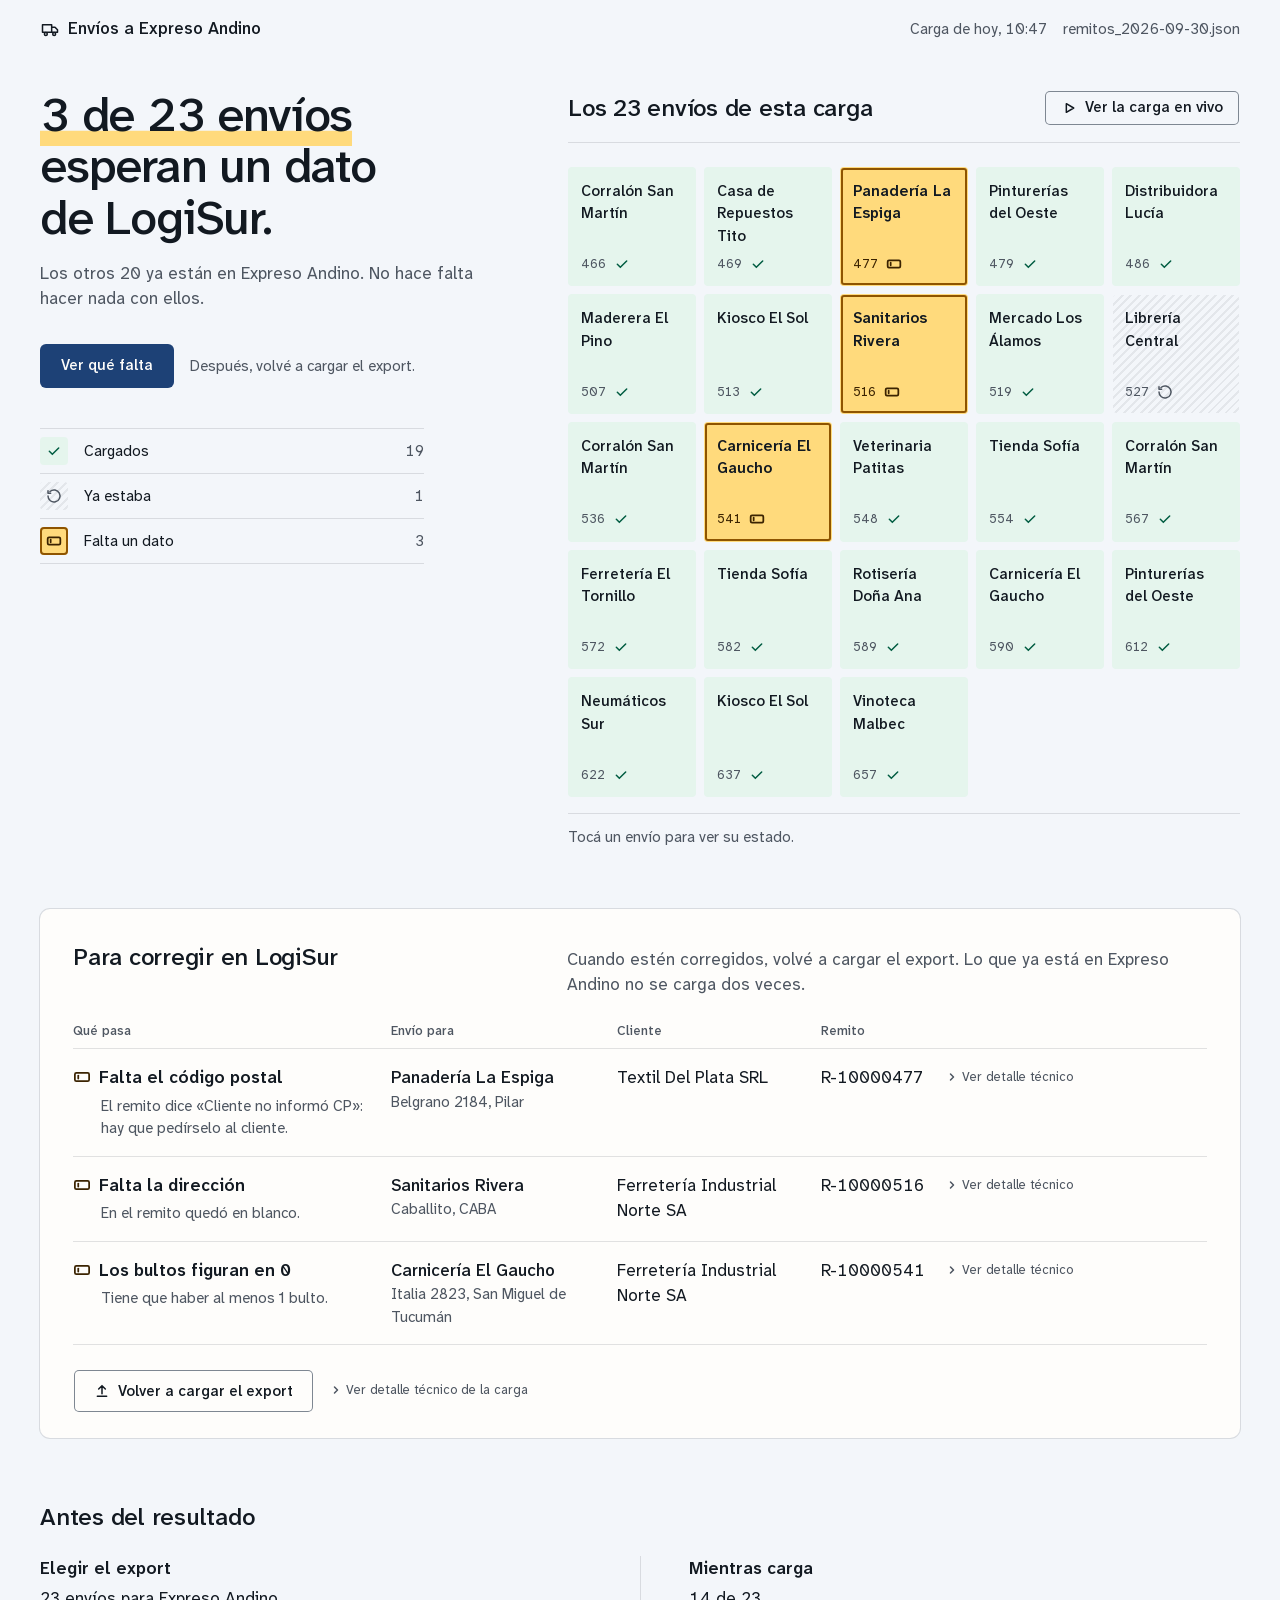
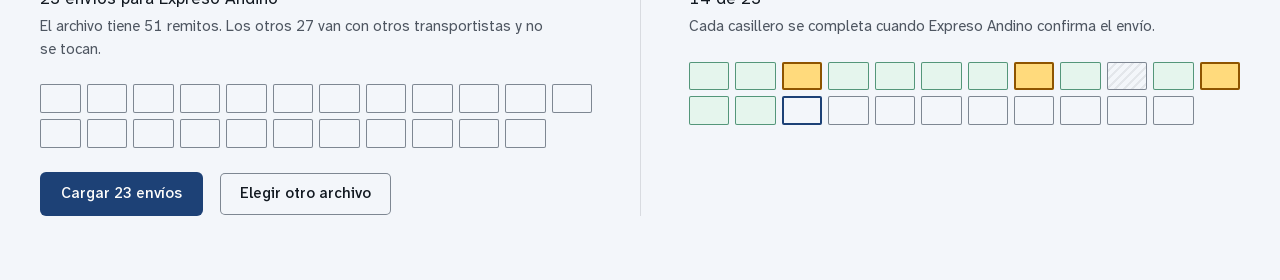
==== commit 3b5c221d: "feat(design): polish the map direction with the Remito palette, embedded type and tuned motion" ====
--- a/design/resultado-corrida/03-el-mapa.html
+++ b/design/resultado-corrida/03-el-mapa.html
@@ -4,62 +4,176 @@
 <meta charset="utf-8">
 <meta name="viewport" content="width=device-width, initial-scale=1">
 <title>3 envíos para corregir · Carga de hoy · Expreso Andino</title>
+<!--
+  Embedded font: Atkinson Hyperlegible Next (variable, weights 400-600), subset to Latin-1 and Spanish punctuation.
+  Source: google/fonts, ofl/atkinsonhyperlegiblenext. No Reserved Font Name is declared.
+  The font was subset and its weight axis limited (derivative file); the licence below applies to it.
+
+Copyright 2020-2024 The Atkinson Hyperlegible Next Project Authors (https://github.com/googlefonts/atkinson-hyperlegible-next)
+
+This Font Software is licensed under the SIL Open Font License, Version 1.1.
+This license is copied below, and is also available with a FAQ at:
+https://openfontlicense.org
+
+
+SIL OPEN FONT LICENSE Version 1.1 - 26 February 2007
+
+PREAMBLE
+The goals of the Open Font License (OFL) are to stimulate worldwide
+development of collaborative font projects, to support the font creation
+efforts of academic and linguistic communities, and to provide a free and
+open framework in which fonts may be shared and improved in partnership
+with others.
+
+The OFL allows the licensed fonts to be used, studied, modified and
+redistributed freely as long as they are not sold by themselves. The
+fonts, including any derivative works, can be bundled, embedded, 
+redistributed and/or sold with any software provided that any reserved
+names are not used by derivative works. The fonts and derivatives,
+however, cannot be released under any other type of license. The
+requirement for fonts to remain under this license does not apply
+to any document created using the fonts or their derivatives.
+
+DEFINITIONS
+"Font Software" refers to the set of files released by the Copyright
+Holder(s) under this license and clearly marked as such. This may
+include source files, build scripts and documentation.
+
+"Reserved Font Name" refers to any names specified as such after the
+copyright statement(s).
+
+"Original Version" refers to the collection of Font Software components as
+distributed by the Copyright Holder(s).
+
+"Modified Version" refers to any derivative made by adding to, deleting,
+or substituting - - in part or in whole - - any of the components of the
+Original Version, by changing formats or by porting the Font Software to a
+new environment.
+
+"Author" refers to any designer, engineer, programmer, technical
+writer or other person who contributed to the Font Software.
+
+PERMISSION & CONDITIONS
+Permission is hereby granted, free of charge, to any person obtaining
+a copy of the Font Software, to use, study, copy, merge, embed, modify,
+redistribute, and sell modified and unmodified copies of the Font
+Software, subject to the following conditions:
+
+1) Neither the Font Software nor any of its individual components,
+in Original or Modified Versions, may be sold by itself.
+
+2) Original or Modified Versions of the Font Software may be bundled,
+redistributed and/or sold with any software, provided that each copy
+contains the above copyright notice and this license. These can be
+included either as stand-alone text files, human-readable headers or
+in the appropriate machine-readable metadata fields within text or
+binary files as long as those fields can be easily viewed by the user.
+
+3) No Modified Version of the Font Software may use the Reserved Font
+Name(s) unless explicit written permission is granted by the corresponding
+Copyright Holder. This restriction only applies to the primary font name as
+presented to the users.
+
+4) The name(s) of the Copyright Holder(s) or the Author(s) of the Font
+Software shall not be used to promote, endorse or advertise any
+Modified Version, except to acknowledge the contribution(s) of the
+Copyright Holder(s) and the Author(s) or with their explicit written
+permission.
+
+5) The Font Software, modified or unmodified, in part or in whole,
+must be distributed entirely under this license, and must not be
+distributed under any other license. The requirement for fonts to
+remain under this license does not apply to any document created
+using the Font Software.
+
+TERMINATION
+This license becomes null and void if any of the above conditions are
+not met.
+
+DISCLAIMER
+THE FONT SOFTWARE IS PROVIDED "AS IS", WITHOUT WARRANTY OF ANY KIND,
+EXPRESS OR IMPLIED, INCLUDING BUT NOT LIMITED TO ANY WARRANTIES OF
+MERCHANTABILITY, FITNESS FOR A PARTICULAR PURPOSE AND NONINFRINGEMENT
+OF COPYRIGHT, PATENT, TRADEMARK, OR OTHER RIGHT. IN NO EVENT SHALL THE
+COPYRIGHT HOLDER BE LIABLE FOR ANY CLAIM, DAMAGES OR OTHER LIABILITY,
+INCLUDING ANY GENERAL, SPECIAL, INDIRECT, INCIDENTAL, OR CONSEQUENTIAL
+DAMAGES, WHETHER IN AN ACTION OF CONTRACT, TORT OR OTHERWISE, ARISING
+FROM, OUT OF THE USE OR INABILITY TO USE THE FONT SOFTWARE OR FROM
+OTHER DEALINGS IN THE FONT SOFTWARE.
+-->
 <style>
+  @font-face {
+    font-family: "Atkinson Hyperlegible Next";
+    font-style: normal;
+    font-weight: 400 600;
+    font-display: swap;
+    src: url([data-uri]) format("woff2");
+  }
   :root {
-    --bg: oklch(0.982 0.004 100);
-    --surface: oklch(0.998 0.002 100);
-    --sunken: oklch(0.955 0.006 100);
-    --text: oklch(0.22 0.012 100);
-    --text-2: oklch(0.46 0.012 100);
-    --hair: oklch(0.22 0.012 100 / 0.1);
-    --ink: oklch(0.24 0.015 100);
-
-    --ok-fill: oklch(0.93 0.05 155);
-    --ok: oklch(0.44 0.1 155);
-    --prev-fill: oklch(0.93 0.018 240);
-    --prev: oklch(0.45 0.06 240);
-    --attention: oklch(0.52 0.12 62);
-    --attention-line: oklch(0.6 0.14 65);
-    --attention-soft: oklch(0.965 0.03 80);
-    --focus: oklch(0.45 0.12 250);
-
-    --sans: system-ui, -apple-system, "Segoe UI", "Noto Sans", Roboto, sans-serif;
+    /* Remito: ink on a pad of paper, one highlighter */
+    --ground: oklch(0.972 0.006 250);
+    --paper: oklch(0.995 0.003 95);
+    --sunken: oklch(0.945 0.008 250);
+    --text: oklch(0.21 0.02 255);
+    --text-2: oklch(0.45 0.02 255);
+    --hair: oklch(0.21 0.02 255 / 0.12);
+    --line: oklch(0.62 0.02 255);
+    --accent: oklch(0.38 0.1 258);
+    --accent-hover: oklch(0.32 0.09 258);
+    --ok-fill: oklch(0.955 0.02 165);
+    --ok: oklch(0.42 0.09 165);
+    --ok-line: oklch(0.62 0.08 165);
+    --hatch: oklch(0.21 0.02 255 / 0.07);
+    --attn-fill: oklch(0.9 0.12 88);
+    --attn-line: oklch(0.5 0.12 70);
+    --attn-ink: oklch(0.28 0.06 70);
+    --attn-wash: oklch(0.965 0.05 92);
+
+    --r-xs: 2px; --r-sm: 4px; --r-md: 6px; --r-lg: 10px;
+    --t-sm: 0.8125rem; --t-md: 0.9375rem; --t-base: 1.0625rem; --t-lg: 1.5rem; --t-xl: 3rem;
+    --sans: "Atkinson Hyperlegible Next", system-ui, sans-serif;
     --mono: ui-monospace, "SF Mono", "Cascadia Mono", "Noto Sans Mono", monospace;
-    --ease: cubic-bezier(0.2, 0, 0, 1);
+    --ease-out: cubic-bezier(0.23, 1, 0.32, 1);
     color-scheme: light;
   }
   * { box-sizing: border-box; }
   html { -webkit-font-smoothing: antialiased; -moz-osx-font-smoothing: grayscale; }
-  body { margin: 0; background: var(--bg); color: var(--text); font: 400 1rem/1.5 var(--sans); }
-  :focus-visible { outline: 2px solid var(--focus); outline-offset: 2px; }
+  body { margin: 0; background: var(--ground); color: var(--text); font: 400 var(--t-base)/1.5 var(--sans); }
+  :focus-visible { outline: 2px solid var(--accent); outline-offset: 2px; }
   h1, h2, h3 { margin: 0; text-wrap: balance; }
+  h2 { font-size: var(--t-lg); line-height: 1.25; font-weight: 500; letter-spacing: -0.01em; }
   p { margin: 0; text-wrap: pretty; }
   .num { font-variant-numeric: tabular-nums; }
-  .skip { position: absolute; inset-inline-start: 1rem; inset-block-start: -3rem; background: var(--ink); color: var(--surface); padding: 0.5rem 0.75rem; border-radius: 6px; }
+  .vh { position: absolute; width: 1px; height: 1px; overflow: hidden; clip-path: inset(50%); white-space: nowrap; }
+  .skip { position: absolute; inset-inline-start: 1rem; inset-block-start: -3rem; background: var(--text); color: var(--paper); padding: 0.5rem 1rem; border-radius: var(--r-md); }
   .skip:focus { inset-block-start: 1rem; }
 
+  /* One icon family: 24 grid, round caps, rendered stroke 1.5px (1.75px next to 600) at any size */
+  .ico { flex: none; fill: none; stroke: currentColor; stroke-width: 1.5; stroke-linecap: round; stroke-linejoin: round; }
+  .ico * { vector-effect: non-scaling-stroke; }
+  .ico.b { stroke-width: 1.75; }
+
   .top { display: flex; align-items: center; justify-content: space-between; gap: 1rem; padding: 1rem 2.5rem; }
-  .brand { display: flex; align-items: center; gap: 0.625rem; font-weight: 500; }
-  .top .meta { color: var(--text-2); font-size: 0.875rem; display: flex; gap: 1rem; flex-wrap: wrap; }
+  .brand { display: flex; align-items: center; gap: 0.5rem; font-weight: 500; }
+  .top .meta { color: var(--text-2); font-size: var(--t-md); line-height: 1.5; display: flex; gap: 1rem; flex-wrap: wrap; }
 
   .btn {
     display: inline-flex; align-items: center; justify-content: center; gap: 0.5rem;
-    min-height: 2.75rem; padding: 0 1.25rem; border-radius: 10px; border: 1px solid transparent;
-    font: 500 0.9375rem/1 var(--sans); cursor: pointer; text-decoration: none;
-  }
-  .btn-primary { background: var(--ink); color: var(--surface); }
-  .btn-quiet { background: transparent; color: var(--text); box-shadow: inset 0 0 0 1px var(--hair); }
-  .btn-sm { min-height: 2.25rem; padding: 0 0.875rem; font-size: 0.875rem; }
-  .btn { transition: background-color 150ms var(--ease); }
+    min-height: 2.75rem; padding: 0 1.25rem; border-radius: var(--r-md); border: 1px solid transparent;
+    font: 500 var(--t-md)/1 var(--sans); cursor: pointer; text-decoration: none;
+    transition: background-color 150ms ease;
+  }
+  .btn-primary { background: var(--accent); color: var(--paper); }
+  .btn-quiet { background: transparent; color: var(--text); box-shadow: inset 0 0 0 1px var(--line); }
+  .btn-sm { min-height: 2.25rem; padding: 0 1rem; }
   @media (hover: hover) {
-    .btn-primary:hover { background: oklch(0.32 0.015 100); }
+    .btn-primary:hover { background: var(--accent-hover); }
     .btn-quiet:hover { background: var(--sunken); }
   }
   @media (prefers-reduced-motion: no-preference) {
-    .btn { transition: background-color 150ms var(--ease), transform 130ms var(--ease); }
+    .btn { transition: background-color 150ms ease, transform 150ms var(--ease-out); }
     .btn:active { transform: scale(0.97); }
   }
-  .vh { position: absolute; width: 1px; height: 1px; overflow: hidden; clip-path: inset(50%); white-space: nowrap; }
 
   .page { padding: 2rem 2.5rem 4rem; max-width: 90rem; margin: 0 auto; }
 
@@ -67,144 +181,167 @@
   .overview { display: grid; grid-template-columns: minmax(0, 5fr) minmax(0, 7fr); gap: 3rem; align-items: start; }
   .answer .stack { display: grid; }
   .answer .stack > * { grid-area: 1 / 1; }
-  .answer .live { align-self: start; visibility: hidden; opacity: 0; }
-  .answer .big, .answer h1 { font-size: 3rem; line-height: 1.08; letter-spacing: -0.025em; font-weight: 500; }
-  .answer h1 .hl { color: var(--attention); }
-  /* Replay: the live counter and the final sentence share one grid cell, so nothing jumps */
-  .answer .final { transition: opacity 220ms var(--ease), visibility 0s; }
-  .answer .live { transition: opacity 120ms var(--ease), visibility 0s linear 120ms; }
-  .running .final { opacity: 0; visibility: hidden; transition: opacity 120ms var(--ease), visibility 0s linear 120ms; }
-  .running .live { opacity: 1; visibility: visible; transition: opacity 200ms var(--ease), visibility 0s; }
+  .answer .live { align-self: start; }
+  .answer .big, .answer h1 { font-size: var(--t-xl); line-height: 1.08; letter-spacing: -0.025em; font-weight: 500; }
+  /* The count sits on a highlighter band: solid, repeated on each line it wraps to */
+  .answer h1 .hl { box-shadow: inset 0 -0.32em 0 var(--attn-fill); -webkit-box-decoration-break: clone; box-decoration-break: clone; }
+  /* Replay: live counter and final sentence share one grid cell, so nothing jumps.
+     Exit fast, enter slightly later; the old one is gone before the new one arrives. */
+  .answer .live { visibility: hidden; opacity: 0; transition: opacity 120ms var(--ease-out), visibility 0s linear 120ms; }
+  .answer .final { transition: opacity 220ms var(--ease-out) 80ms, visibility 0s; }
+  .running .final { opacity: 0; visibility: hidden; transition: opacity 120ms var(--ease-out), visibility 0s linear 120ms; }
+  .running .live { opacity: 1; visibility: visible; transition: opacity 200ms var(--ease-out) 60ms, visibility 0s; }
   @media (prefers-reduced-motion: no-preference) {
-    .answer .final { transition: opacity 220ms var(--ease), transform 220ms var(--ease), visibility 0s; }
-    .answer .live { transform: translateY(5px); transition: opacity 120ms var(--ease), transform 120ms var(--ease), visibility 0s linear 120ms; }
-    .running .final { transform: translateY(5px); transition: opacity 120ms var(--ease), transform 120ms var(--ease), visibility 0s linear 120ms; }
-    .running .live { transform: none; transition: opacity 200ms var(--ease), transform 200ms var(--ease), visibility 0s; }
-  }
-  .answer .sub { margin-block-start: 1.25rem; font-size: 1.25rem; color: var(--text-2); max-width: 28rem; }
-  .answer .actions { margin-block-start: 2rem; display: flex; flex-wrap: wrap; gap: 0.75rem; align-items: center; }
-  .answer .note { color: var(--text-2); font-size: 0.9375rem; }
-
-  .map-wrap { background: var(--surface); border-radius: 20px; padding: 1.5rem; box-shadow: 0 0 0 1px oklch(0.22 0.012 100 / 0.07), 0 1px 2px -1px oklch(0.22 0.012 100 / 0.07), 0 4px 12px 0 oklch(0.22 0.012 100 / 0.04); border: 1px solid transparent; }
-  .map-head { display: flex; justify-content: space-between; align-items: center; gap: 1rem; flex-wrap: wrap; }
-  .map-head h2 { font-size: 1rem; font-weight: 500; }
-  .legend { display: flex; flex-wrap: wrap; gap: 0.25rem 1.25rem; list-style: none; margin: 0; padding: 0; font-size: 0.875rem; color: var(--text-2); }
-  .map-head .legend { flex-basis: 100%; }
-  .legend li { display: inline-flex; align-items: center; gap: 0.375rem; }
-  .legend .ok { color: var(--ok); } .legend .prev { color: var(--prev); } .legend .att { color: var(--attention); }
-
-  .map { list-style: none; margin: 1.25rem 0 0; padding: 0; display: grid; grid-template-columns: repeat(auto-fill, minmax(7.25rem, 1fr)); gap: 0.5rem; grid-auto-rows: 1fr; }
+    .answer .live { transform: translateY(5px); filter: blur(2px); transition: opacity 120ms var(--ease-out), transform 120ms var(--ease-out), filter 120ms var(--ease-out), visibility 0s linear 120ms; }
+    .answer .final { transition: opacity 220ms var(--ease-out) 80ms, transform 220ms var(--ease-out) 80ms, filter 220ms var(--ease-out) 80ms, visibility 0s; }
+    .running .final { transform: translateY(5px); filter: blur(2px); transition: opacity 120ms var(--ease-out), transform 120ms var(--ease-out), filter 120ms var(--ease-out), visibility 0s linear 120ms; }
+    .running .live { transform: none; filter: none; transition: opacity 200ms var(--ease-out) 60ms, transform 200ms var(--ease-out) 60ms, filter 200ms var(--ease-out) 60ms, visibility 0s; }
+  }
+  .answer .sub { margin-block-start: 1rem; color: var(--text-2); max-width: 28rem; }
+  .answer .actions { margin-block-start: 2rem; display: flex; flex-wrap: wrap; gap: 1rem; align-items: center; }
+  .answer .note { color: var(--text-2); font-size: var(--t-md); line-height: 1.5; }
+
+  /* Legend: the tiles' own swatches, one row per state */
+  .legend { list-style: none; margin: 2.5rem 0 0; padding: 0; max-width: 24rem; border-block-start: 1px solid var(--hair); }
+  .legend li { display: grid; grid-template-columns: 1.75rem 1fr auto; gap: 1rem; align-items: center; padding-block: 0.5rem; border-block-end: 1px solid var(--hair); font-size: var(--t-md); line-height: 1.5; }
+  .legend .n { color: var(--text-2); text-align: end; min-width: 2ch; }
+  .sw { position: relative; isolation: isolate; width: 1.75rem; height: 1.75rem; border-radius: var(--r-sm); display: grid; place-items: center; }
+  .sw.ok { background: var(--ok-fill); color: var(--ok); }
+  .sw.prev { color: var(--text-2); background-image: repeating-linear-gradient(135deg, var(--hatch) 0 2px, transparent 2px 6px); }
+  .sw.fix { background: var(--attn-fill); color: var(--attn-ink); box-shadow: inset 0 0 0 2px var(--attn-line); }
+
+  .map-section .map-head { display: flex; justify-content: space-between; align-items: center; gap: 1rem; flex-wrap: wrap; padding-block-end: 1rem; border-block-end: 1px solid var(--hair); }
+
+  .map { list-style: none; margin: 1.5rem 0 0; padding: 0; display: grid; grid-template-columns: repeat(auto-fill, minmax(8rem, 1fr)); gap: 0.5rem; grid-auto-rows: 1fr; }
   .map li { display: flex; }
   .tile {
-    position: relative; width: 100%; min-height: 4.75rem; padding: 0.625rem 0.75rem;
-    display: flex; flex-direction: column; justify-content: space-between; gap: 0.375rem;
-    text-align: start; border-radius: 10px; border: 1px solid transparent; cursor: pointer;
+    position: relative; isolation: isolate; width: 100%; min-height: 5.5rem; padding: 0.75rem;
+    display: flex; flex-direction: column; justify-content: space-between; gap: 0.5rem;
+    text-align: start; border-radius: var(--r-sm); border: 1px solid transparent; cursor: pointer;
     font: inherit; color: var(--text);
   }
-  .tile .name { font-size: 0.8125rem; line-height: 1.3; font-weight: 500; overflow-wrap: anywhere; }
-  .tile .row { display: flex; justify-content: space-between; align-items: center; gap: 0.25rem; font-size: 0.75rem; color: var(--text-2); }
+  .tile .name { font-size: var(--t-md); line-height: 1.5; font-weight: 500; overflow-wrap: anywhere; }
+  .tile .row { display: flex; justify-content: space-between; align-items: center; gap: 0.5rem; font-size: var(--t-sm); line-height: 1.4; color: var(--text-2); }
   /* One box-shadow stack: fix ring (inset), selection gap, selection ring. Same shape in every state so it interpolates. */
   .tile {
     --ring-in: 0px; --ring-gap: 0px; --ring-out: 0px;
-    box-shadow: inset 0 0 0 var(--ring-in) var(--attention-line), 0 0 0 var(--ring-gap) var(--surface), 0 0 0 var(--ring-out) var(--ink);
-    transition: background-color 200ms var(--ease), box-shadow 180ms var(--ease), filter 150ms var(--ease);
+    box-shadow: inset 0 0 0 var(--ring-in) var(--attn-line), 0 0 0 var(--ring-gap) var(--ground), 0 0 0 var(--ring-out) var(--accent);
+    transition: background-color 200ms var(--ease-out), box-shadow 140ms var(--ease-out);
   }
   .tile.ok { background: var(--ok-fill); }
-  .tile.ok svg { color: var(--ok); }
-  .tile.prev { background: var(--prev-fill); }
-  .tile.prev svg { color: var(--prev); }
-  .tile.fix { background: var(--surface); --ring-in: 2px; }
-  .tile.fix svg { color: var(--attention); }
+  .tile.ok .row svg { color: var(--ok); }
+  .tile.prev { background: transparent; }
+  .tile.fix { background: var(--attn-fill); --ring-in: 2px; }
   .tile.fix .name { font-weight: 600; }
+  .tile.fix .row { color: var(--attn-ink); }
   .tile[aria-pressed="true"] { --ring-gap: 2px; --ring-out: 4px; }
   .tile:focus-visible { outline-offset: 5px; }
+  /* Carbon copy: diagonal hatch on its own layer so it can fade like a fill */
+  .tile .hatch { position: absolute; inset: 0; z-index: -1; border-radius: inherit; pointer-events: none; background-image: repeating-linear-gradient(135deg, var(--hatch) 0 2px, transparent 2px 6px); transition: opacity 200ms var(--ease-out); }
   /* Empty state, used while the live replay runs: dashed edge, no icon, no fill */
-  .tile::before { content: ""; position: absolute; inset: -1px; border-radius: inherit; border: 1.5px dashed oklch(0.22 0.012 100 / 0.3); opacity: 0; pointer-events: none; transition: opacity 200ms var(--ease); }
-  .tile.pend { background: var(--surface); --ring-in: 0px; cursor: default; }
-  .tile.pend::before { opacity: 1; }
-  .tile svg { transition: opacity 200ms var(--ease); }
-  .tile.pend svg { opacity: 0; transition-duration: 120ms; }
-  @media (hover: hover) { .tile:not(.pend):hover { filter: brightness(0.98); } }
+  .tile::before { content: ""; position: absolute; inset: -1px; border-radius: inherit; border: 1.5px dashed var(--line); opacity: 0; pointer-events: none; transition: opacity 200ms var(--ease-out); }
+  .tile.pend { background: var(--ground); --ring-in: 0px; cursor: default; transition-duration: 120ms; }
+  .tile.pend::before { opacity: 1; transition-duration: 120ms; }
+  .tile.pend .hatch { opacity: 0; transition-duration: 120ms; }
+  .tile.pend .name { font-weight: 500; }
+  .tile .row svg { transition: opacity 240ms var(--ease-out); }
+  .tile.pend .row svg { opacity: 0; transition-duration: 120ms; }
+  /* Settle ping: once, after a replay finishes by itself, one ring leaves each tile that needs a fix */
+  .tile.fix::after { content: ""; position: absolute; inset: 0; border-radius: inherit; border: 2px solid var(--attn-line); opacity: 0; pointer-events: none; }
   @media (prefers-reduced-motion: no-preference) {
-    .tile { transition: background-color 200ms var(--ease), box-shadow 180ms var(--ease), filter 150ms var(--ease), transform 120ms var(--ease); }
-    .tile:not(.pend):active { transform: scale(0.98); }
-    .tile svg { transition: transform 300ms var(--ease), opacity 300ms var(--ease), filter 300ms var(--ease); }
-    .tile.pend svg { transform: scale(0.25); filter: blur(4px); transition-duration: 150ms; }
-  }
-
-  .picked { transition: opacity 120ms var(--ease); margin-block-start: 1rem; min-height: 3rem; padding: 0.75rem 1rem; border-radius: 10px; background: var(--sunken); font-size: 0.9375rem; display: flex; flex-wrap: wrap; gap: 0.25rem 1rem; align-items: center; }
+    .tile { transition: background-color 200ms var(--ease-out), box-shadow 140ms var(--ease-out), transform 120ms var(--ease-out); }
+    .tile.pend { transition-duration: 120ms; }
+    .tile:not(.pend):active { transform: scale(0.97); }
+    .tile .row svg { transition: transform 240ms var(--ease-out), opacity 240ms var(--ease-out), filter 240ms var(--ease-out); }
+    .tile.pend .row svg { transform: scale(0.25); filter: blur(4px); transition-duration: 120ms; }
+    .tile.ping::after { animation: ping 500ms var(--ease-out) calc(260ms + var(--p, 0) * 60ms); }
+  }
+  @keyframes ping { from { opacity: 0.55; transform: scale(1); } to { opacity: 0; transform: scale(1.16); } }
+
+  .picked { transition: opacity 120ms var(--ease-out); margin-block-start: 1rem; min-height: 3rem; padding-block-start: 0.75rem; border-block-start: 1px solid var(--hair); font-size: var(--t-md); line-height: 1.5; display: flex; flex-wrap: wrap; gap: 0.25rem 1rem; align-items: baseline; }
   .picked.swap { opacity: 0; transition-duration: 60ms; }
+  .picked strong { font-weight: 500; }
   .picked .k { color: var(--text-2); }
-  .picked code { font-family: var(--mono); font-size: 0.8125rem; }
-
-  /* Fixes as rows */
-  .fixes { margin-block-start: 3.5rem; }
-  .fixes-head { display: flex; justify-content: space-between; align-items: baseline; gap: 1rem; flex-wrap: wrap; }
-  .fixes h2 { font-size: 1.375rem; font-weight: 500; letter-spacing: -0.01em; }
-  .fixes-head p { color: var(--text-2); }
-  .fix-table { width: 100%; margin-block-start: 1rem; border-collapse: collapse; }
-  .fix-table th { text-align: start; font-weight: 500; font-size: 0.875rem; color: var(--text-2); padding: 0 1rem 0.625rem 0; }
-  .fix-table td { padding: 1.125rem 1rem 1.125rem 0; border-block-start: 1px solid var(--hair); vertical-align: top; overflow-wrap: anywhere; }
+  .picked .code { font-weight: 500; font-variant-numeric: tabular-nums; }
+  .link { color: var(--accent); text-underline-offset: 0.2em; text-decoration-thickness: from-font; }
+
+  /* Fixes: the only raised surface, because it is the one thing to act on */
+  .fixes { margin-block-start: 3rem; }
+  .sheet { background: var(--paper); border: 1px solid transparent; border-radius: var(--r-lg); box-shadow: 0 0 0 1px var(--hair); padding: 2rem 2rem 1.5rem; }
+  .fixes-head { display: flex; justify-content: space-between; align-items: baseline; gap: 1rem 2rem; flex-wrap: wrap; }
+  .fixes-head p { color: var(--text-2); max-width: 40rem; }
+  .fix-table { width: 100%; margin-block-start: 1.5rem; border-collapse: collapse; table-layout: fixed; }
+  .fix-table .num { white-space: nowrap; }
+  .fix-table th { text-align: start; font-weight: 500; font-size: var(--t-sm); line-height: 1.4; color: var(--text-2); padding: 0 1rem 0.5rem 0; }
+  .fix-table td { padding: 1rem 1rem 1rem 0; border-block-start: 1px solid var(--hair); vertical-align: top; overflow-wrap: anywhere; }
   .fix-table tr:last-child td { border-block-end: 1px solid var(--hair); }
-  .what { display: flex; gap: 0.625rem; align-items: flex-start; font-weight: 600; }
-  .what svg { color: var(--attention); flex: none; margin-block-start: 0.2rem; }
-  .why { margin-block-start: 0.25rem; padding-inline-start: 1.75rem; color: var(--text-2); font-size: 0.9375rem; font-weight: 400; }
+  .what { display: flex; gap: 0.5rem; align-items: flex-start; font-weight: 600; }
+  .what svg { color: var(--attn-ink); margin-block-start: 0.2rem; }
+  .why { margin-block-start: 0.25rem; padding-inline-start: 1.75rem; color: var(--text-2); font-size: var(--t-md); line-height: 1.5; font-weight: 400; }
   .who { font-weight: 500; }
-  .who-sub { color: var(--text-2); font-size: 0.9375rem; }
-  .fix-table td { transition: background-color 200ms var(--ease); }
-  .fix-table tr.lit td { background: var(--attention-soft); }
-  /* One-time attention highlight after "Ver cómo corregirlo"; fades out, never loops */
-  .fix-table tr.flash td { animation: attn 1000ms ease-out; }
-  @keyframes attn { from { background-color: oklch(0.9 0.09 78); } }
+  .who-sub { color: var(--text-2); font-size: var(--t-md); line-height: 1.5; }
+  .fix-table td { transition: background-color 200ms ease; }
+  .fix-table tr.lit td { background: var(--attn-wash); }
+  /* One-time attention highlight after "Ver cómo corregirlo": holds the colour, then fades out; never loops */
+  .fix-table tr.flash td { animation: attn 900ms ease-out; }
+  @keyframes attn { 0%, 25% { background-color: var(--attn-fill); } }
   .fix-table tr:focus-visible { outline-offset: -2px; }
-  /* During the replay the rows wait; they settle in once the run is over */
-  .fix-table tr { transition: opacity 220ms var(--ease); transition-delay: calc(var(--n, 0) * 40ms); }
-  .fix-table tr.hold { opacity: 0; transition-duration: 120ms; transition-delay: 0ms; }
+  /* During the replay each row waits for its tile and is discovered when the tile resolves */
+  .fix-table tr { transition: opacity 220ms var(--ease-out); }
+  .fix-table tr.hold { opacity: 0; transition-duration: 120ms; }
   @media (prefers-reduced-motion: no-preference) {
-    .fix-table tr { transition: opacity 220ms var(--ease), transform 220ms var(--ease); transition-delay: calc(var(--n, 0) * 40ms); }
-    .fix-table tr.hold { transform: translateY(6px); transition-duration: 120ms; transition-delay: 0ms; }
-  }
-
-  details.tech summary { cursor: pointer; color: var(--text-2); font-size: 0.875rem; list-style: none; display: inline-flex; align-items: center; gap: 0.375rem; white-space: nowrap; }
+    .fix-table tr { transition: opacity 220ms var(--ease-out), transform 220ms var(--ease-out); }
+    .fix-table tr.hold { transform: translateY(6px); transition-duration: 120ms; }
+  }
+  .sheet-actions { margin-block-start: 1.5rem; display: flex; gap: 1rem; flex-wrap: wrap; align-items: center; }
+
+  details.tech summary { cursor: pointer; color: var(--text-2); font-size: var(--t-sm); line-height: 1.4; list-style: none; display: inline-flex; align-items: center; gap: 0.25rem; white-space: nowrap; }
   details.tech summary::-webkit-details-marker { display: none; }
   details[open].tech summary svg { transform: rotate(90deg); }
-  @media (prefers-reduced-motion: no-preference) { details.tech summary svg { transition: transform 200ms var(--ease); } }
+  @media (prefers-reduced-motion: no-preference) { details.tech summary svg { transition: transform 200ms var(--ease-out); } }
   /* Disclosure: height + opacity where ::details-content is supported, plain toggle elsewhere */
   @supports selector(::details-content) {
-    details.tech::details-content { opacity: 0; transition: opacity 140ms var(--ease), content-visibility 140ms allow-discrete; }
+    details.tech::details-content { opacity: 0; transition: opacity 140ms var(--ease-out), content-visibility 140ms allow-discrete; }
     details.tech[open]::details-content { opacity: 1; transition-duration: 200ms; }
     @media (prefers-reduced-motion: no-preference) {
       details.tech { interpolate-size: allow-keywords; }
-      details.tech::details-content { block-size: 0; overflow: clip; transition: block-size 200ms var(--ease), opacity 140ms var(--ease), content-visibility 200ms allow-discrete; }
+      details.tech::details-content { block-size: 0; overflow: clip; transition: block-size 200ms var(--ease-out), opacity 140ms var(--ease-out), content-visibility 200ms allow-discrete; }
       details.tech[open]::details-content { block-size: auto; transition-duration: 240ms, 200ms, 240ms; }
     }
   }
-  .tech-body { margin-block-start: 0.5rem; padding: 0.625rem 0.75rem; border-radius: 8px; background: var(--sunken); font: 400 0.8125rem/1.6 var(--mono); max-width: 22rem; white-space: normal; }
-
-  /* Moments */
-  .moments { margin-block-start: 4.5rem; border-block-start: 1px solid var(--hair); padding-block-start: 2.5rem; }
-  .moments > h2 { font-size: 1rem; font-weight: 500; color: var(--text-2); }
-  .moments-grid { margin-block-start: 1.25rem; display: grid; grid-template-columns: repeat(auto-fit, minmax(min(100%, 30rem), 1fr)); gap: 1.5rem; }
-  .frame { background: var(--surface); border-radius: 20px; padding: 1.75rem; box-shadow: 0 0 0 1px oklch(0.22 0.012 100 / 0.07), 0 2px 6px oklch(0.22 0.012 100 / 0.04); border: 1px solid transparent; min-width: 0; }
-  .frame-label { color: var(--text-2); font-size: 0.875rem; }
-  .frame h3 { margin-block-start: 0.375rem; font-size: 1.5rem; font-weight: 500; letter-spacing: -0.01em; }
-  .frame p.small { margin-block-start: 0.5rem; color: var(--text-2); }
-  .mini { list-style: none; margin: 1.25rem 0 0; padding: 0; display: grid; grid-template-columns: repeat(12, minmax(0, 1fr)); gap: 0.375rem; }
-  .mini li { aspect-ratio: 1.4; border-radius: 6px; box-shadow: inset 0 0 0 1px oklch(0.22 0.012 100 / 0.25); }
-  .mini li.ok { background: var(--ok-fill); box-shadow: none; }
-  .mini li.fix { box-shadow: inset 0 0 0 2px var(--attention-line); }
-  .mini li.prev { background: var(--prev-fill); box-shadow: none; }
-  .mini li.now { box-shadow: inset 0 0 0 2px var(--ink); }
-  .frame .row { margin-block-start: 1.25rem; display: flex; gap: 0.75rem; flex-wrap: wrap; align-items: center; }
+  .tech-body { margin-block-start: 0.5rem; padding: 0.5rem 0.75rem; border-radius: var(--r-sm); background: var(--sunken); font: 400 var(--t-sm)/1.4 var(--mono); max-width: 24rem; white-space: normal; overflow-wrap: break-word; }
+
+  /* Earlier moments: plain section, two flat columns split by a hairline */
+  .moments { margin-block-start: 4rem; }
+  .moments-grid { margin-block-start: 1.5rem; display: grid; grid-template-columns: repeat(2, minmax(0, 1fr)); }
+  .moment { min-width: 0; padding-inline-end: 3rem; }
+  .moment + .moment { padding-inline: 3rem 0; border-inline-start: 1px solid var(--hair); }
+  .moment h3 { font-size: var(--t-base); line-height: 1.5; font-weight: 600; }
+  .moment .fact { margin-block-start: 0.25rem; }
+  .moment .small { margin-block-start: 0.25rem; color: var(--text-2); font-size: var(--t-md); line-height: 1.5; }
+  .mini { list-style: none; margin: 1.5rem 0 0; padding: 0; display: grid; grid-template-columns: repeat(12, minmax(0, 1fr)); gap: 0.375rem; }
+  .mini li { aspect-ratio: 1.4; border-radius: var(--r-xs); box-shadow: inset 0 0 0 1px var(--line); }
+  .mini li.ok { background: var(--ok-fill); box-shadow: inset 0 0 0 1px var(--ok-line); }
+  .mini li.fix { background: var(--attn-fill); box-shadow: inset 0 0 0 2px var(--attn-line); }
+  .mini li.prev { background-image: repeating-linear-gradient(135deg, var(--hatch) 0 2px, transparent 2px 6px); box-shadow: inset 0 0 0 1px var(--line); }
+  .mini li.now { box-shadow: inset 0 0 0 2px var(--accent); }
+  .moment .actions-row { margin-block-start: 1.5rem; display: flex; gap: 1rem; flex-wrap: wrap; align-items: center; }
 
   @media (max-width: 64rem) {
     .overview { grid-template-columns: minmax(0, 1fr); gap: 2rem; }
     .page { padding: 1.5rem 1.25rem 3rem; }
-    .answer h1 { font-size: 2.25rem; }
+    .answer h1, .answer .big { font-size: 2.25rem; }
+    .legend { max-width: none; }
+    .sheet { padding: 1.5rem 1rem 1rem; }
+    .fix-table col { display: none; }
+    .fix-table .num { white-space: normal; overflow-wrap: break-word; }
     .fix-table thead { display: none; }
     .fix-table tr, .fix-table td { display: block; }
     .fix-table td { border: 0; padding: 0.25rem 0; }
     .fix-table tr { padding-block: 1rem; border-block-start: 1px solid var(--hair); }
+    .moments-grid { grid-template-columns: minmax(0, 1fr); }
+    .moment { padding-inline-end: 0; }
+    .moment + .moment { padding: 2rem 0 0; margin-block-start: 2rem; border-inline-start: 0; border-block-start: 1px solid var(--hair); }
   }
 </style>
 </head>
@@ -212,7 +349,7 @@
 <a class="skip" href="#main">Ir al resultado</a>
 <header class="top">
   <div class="brand">
-    <svg width="18" height="18" viewBox="0 0 24 24" fill="none" stroke="currentColor" stroke-width="1.5" stroke-linecap="round" stroke-linejoin="round" aria-hidden="true"><path d="M3 7h11v9H3zM14 10h4l3 3v3h-7"/><circle cx="7" cy="18" r="1.75"/><circle cx="17" cy="18" r="1.75"/></svg>
+    <svg class="ico" width="20" height="20" viewBox="0 0 24 24" aria-hidden="true"><path d="M3 7h11v9H3zM14 10h4l3 3v3h-7"/><circle cx="7" cy="18" r="1.75"/><circle cx="17" cy="18" r="1.75"/></svg>
     Envíos a Expreso Andino
   </div>
   <p class="meta num"><span>Carga de hoy, 10:47</span><span>remitos_2026-09-30.json</span></p>
@@ -235,18 +372,18 @@
           <p class="sub">Cada casillero se completa cuando Expreso Andino confirma el envío.</p>
         </div>
       </div>
+      <ul class="legend num" aria-label="Resumen por estado">
+        <li><span class="sw ok"><svg class="ico" width="16" height="16" viewBox="0 0 24 24" aria-hidden="true"><path d="M5 12.5l4.5 4.5L19 7.5"/></svg></span><span>Cargados</span><span class="n" data-count="ok">19</span></li>
+        <li><span class="sw prev"><svg class="ico" width="16" height="16" viewBox="0 0 24 24" aria-hidden="true"><path d="M3 12a9 9 0 1 0 3-6.7M3 4v4h4"/></svg></span><span>Ya estaba</span><span class="n" data-count="prev">1</span></li>
+        <li><span class="sw fix"><svg class="ico b" width="16" height="16" viewBox="0 0 24 24" aria-hidden="true"><rect x="2.5" y="6.5" width="19" height="11" rx="2"/><path d="M7 10v4"/></svg></span><span>Falta un dato</span><span class="n" data-count="fix">3</span></li>
+      </ul>
       <p class="vh" role="status" id="announce"></p>
     </div>
 
-    <section class="map-wrap" aria-labelledby="map-title">
+    <section class="map-section" aria-labelledby="map-title">
       <div class="map-head">
         <h2 id="map-title">Los 23 envíos de esta carga</h2>
-        <button type="button" class="btn btn-quiet btn-sm" id="replay"><svg width="14" height="14" viewBox="0 0 24 24" fill="none" stroke="currentColor" stroke-width="2" stroke-linecap="round" stroke-linejoin="round" aria-hidden="true"><path d="M7 5l12 7-12 7z"/></svg><span id="replay-label">Ver la carga en vivo</span></button>
-        <ul class="legend num">
-          <li><svg class="ok" width="14" height="14" viewBox="0 0 24 24" fill="none" stroke="currentColor" stroke-width="2" stroke-linecap="round" stroke-linejoin="round" aria-hidden="true"><path d="M5 12.5l4.5 4.5L19 7.5"/></svg><span>Cargados (<span data-count="ok">19</span>)</span></li>
-          <li><svg class="prev" width="14" height="14" viewBox="0 0 24 24" fill="none" stroke="currentColor" stroke-width="2" stroke-linecap="round" stroke-linejoin="round" aria-hidden="true"><path d="M3 12a9 9 0 1 0 3-6.7M3 4v4h4"/></svg><span>Ya estaba (<span data-count="prev">1</span>)</span></li>
-          <li><svg class="att" width="14" height="14" viewBox="0 0 24 24" fill="none" stroke="currentColor" stroke-width="2" stroke-linecap="round" aria-hidden="true"><circle cx="12" cy="12" r="9"/><path d="M12 7.5v5.5M12 16.5v.01"/></svg><span>Falta un dato (<span data-count="fix">3</span>)</span></li>
-        </ul>
+        <button type="button" class="btn btn-quiet btn-sm" id="replay"><svg class="ico" width="16" height="16" viewBox="0 0 24 24" aria-hidden="true"><path d="M8 5.5l11 6.5-11 6.5z"/></svg><span id="replay-label">Ver la carga en vivo</span></button>
       </div>
       <ul class="map" id="map" aria-label="Envíos de la carga, en orden de remito"></ul>
       <p class="picked" id="picked" aria-live="polite"><span class="k">Tocá un envío para ver su estado.</span></p>
@@ -254,61 +391,64 @@
   </div>
 
   <section class="fixes" id="para-corregir" aria-labelledby="fixes-title">
-    <div class="fixes-head">
-      <h2 id="fixes-title">Para corregir en LogiSur</h2>
-      <p>Cuando estén corregidos, volvé a cargar el export. Lo que ya está en Expreso Andino no se carga dos veces.</p>
-    </div>
-    <table class="fix-table">
-      <thead><tr><th scope="col">Qué pasa</th><th scope="col">Envío para</th><th scope="col">Cliente</th><th scope="col">Remito</th><th scope="col"><span class="visually-hidden" style="position:absolute;width:1px;height:1px;overflow:hidden;clip-path:inset(50%)">Detalle técnico</span></th></tr></thead>
-      <tbody>
-        <tr data-remito="R-10000477">
-          <td><div class="what"><svg width="18" height="18" viewBox="0 0 24 24" fill="none" stroke="currentColor" stroke-width="1.75" stroke-linecap="round" aria-hidden="true"><circle cx="12" cy="12" r="9"/><path d="M12 7.5v5.5M12 16.5v.01"/></svg>Falta el código postal</div><p class="why">El remito dice «Cliente no informó CP»: hay que pedírselo al cliente.</p></td>
-          <td><div class="who">Panadería La Espiga</div><div class="who-sub">Belgrano 2184, Pilar</div></td>
-          <td>Textil Del Plata SRL</td>
-          <td class="num">R-10000477</td>
-          <td><details class="tech"><summary><svg width="12" height="12" viewBox="0 0 24 24" fill="none" stroke="currentColor" stroke-width="2" stroke-linecap="round" stroke-linejoin="round" aria-hidden="true"><path d="M9 6l6 6-6 6"/></svg>Ver detalle técnico<span style="position:absolute;width:1px;height:1px;overflow:hidden;clip-path:inset(50%)"> de R-10000477</span></summary><div class="tech-body">HTTP 422 · destinatario.codigo_postal: required non-empty string</div></details></td>
-        </tr>
-        <tr data-remito="R-10000516">
-          <td><div class="what"><svg width="18" height="18" viewBox="0 0 24 24" fill="none" stroke="currentColor" stroke-width="1.75" stroke-linecap="round" aria-hidden="true"><circle cx="12" cy="12" r="9"/><path d="M12 7.5v5.5M12 16.5v.01"/></svg>Falta la dirección</div><p class="why">En el remito quedó en blanco.</p></td>
-          <td><div class="who">Sanitarios Rivera</div><div class="who-sub">Caballito, CABA</div></td>
-          <td>Ferretería Industrial Norte SA</td>
-          <td class="num">R-10000516</td>
-          <td><details class="tech"><summary><svg width="12" height="12" viewBox="0 0 24 24" fill="none" stroke="currentColor" stroke-width="2" stroke-linecap="round" stroke-linejoin="round" aria-hidden="true"><path d="M9 6l6 6-6 6"/></svg>Ver detalle técnico<span style="position:absolute;width:1px;height:1px;overflow:hidden;clip-path:inset(50%)"> de R-10000516</span></summary><div class="tech-body">HTTP 422 · destinatario.direccion: required non-empty string</div></details></td>
-        </tr>
-        <tr data-remito="R-10000541">
-          <td><div class="what"><svg width="18" height="18" viewBox="0 0 24 24" fill="none" stroke="currentColor" stroke-width="1.75" stroke-linecap="round" aria-hidden="true"><circle cx="12" cy="12" r="9"/><path d="M12 7.5v5.5M12 16.5v.01"/></svg>Los bultos figuran en 0</div><p class="why">Tiene que haber al menos 1 bulto.</p></td>
-          <td><div class="who">Carnicería El Gaucho</div><div class="who-sub">Italia 2823, San Miguel de Tucumán</div></td>
-          <td>Ferretería Industrial Norte SA</td>
-          <td class="num">R-10000541</td>
-          <td><details class="tech"><summary><svg width="12" height="12" viewBox="0 0 24 24" fill="none" stroke="currentColor" stroke-width="2" stroke-linecap="round" stroke-linejoin="round" aria-hidden="true"><path d="M9 6l6 6-6 6"/></svg>Ver detalle técnico<span style="position:absolute;width:1px;height:1px;overflow:hidden;clip-path:inset(50%)"> de R-10000541</span></summary><div class="tech-body">HTTP 422 · bultos: integer &gt;= 1</div></details></td>
-        </tr>
-      </tbody>
-    </table>
-    <div style="margin-block-start: 1.5rem; display: flex; gap: 0.75rem; flex-wrap: wrap; align-items: center;">
-      <a class="btn btn-quiet" href="#cargar">
-        <svg width="16" height="16" viewBox="0 0 24 24" fill="none" stroke="currentColor" stroke-width="1.75" stroke-linecap="round" stroke-linejoin="round" aria-hidden="true"><path d="M12 16V4M7 9l5-5 5 5M5 20h14"/></svg>
-        Volver a cargar el export
-      </a>
-      <details class="tech"><summary><svg width="12" height="12" viewBox="0 0 24 24" fill="none" stroke="currentColor" stroke-width="2" stroke-linecap="round" stroke-linejoin="round" aria-hidden="true"><path d="M9 6l6 6-6 6"/></svg>Ver detalle técnico de la carga</summary><div class="tech-body">reports/corrida_2026-11-03T104727_649636.md · código de salida 1<br>Cargado 19 · Ya existía 1 · Duplicado en el export 1 · Rechazado 3 · Falló 0</div></details>
+    <div class="sheet">
+      <div class="fixes-head">
+        <h2 id="fixes-title">Para corregir en LogiSur</h2>
+        <p>Cuando estén corregidos, volvé a cargar el export. Lo que ya está en Expreso Andino no se carga dos veces.</p>
+      </div>
+      <table class="fix-table">
+        <colgroup><col style="width:28%"><col style="width:20%"><col style="width:18%"><col style="width:11%"><col style="width:23%"></colgroup>
+        <thead><tr><th scope="col">Qué pasa</th><th scope="col">Envío para</th><th scope="col">Cliente</th><th scope="col">Remito</th><th scope="col"><span class="vh">Detalle técnico</span></th></tr></thead>
+        <tbody>
+          <tr data-remito="R-10000477">
+            <td><div class="what"><svg class="ico b" width="18" height="18" viewBox="0 0 24 24" aria-hidden="true"><rect x="2.5" y="6.5" width="19" height="11" rx="2"/><path d="M7 10v4"/></svg>Falta el código postal</div><p class="why">El remito dice «Cliente no informó CP»: hay que pedírselo al cliente.</p></td>
+            <td><div class="who">Panadería La Espiga</div><div class="who-sub">Belgrano 2184, Pilar</div></td>
+            <td>Textil Del Plata SRL</td>
+            <td class="num">R-10000477</td>
+            <td><details class="tech"><summary><svg class="ico" width="12" height="12" viewBox="0 0 24 24" aria-hidden="true"><path d="M9 6l6 6-6 6"/></svg>Ver detalle técnico<span class="vh"> de R-10000477</span></summary><div class="tech-body">HTTP 422 · destinatario.codigo_postal: required non-empty string</div></details></td>
+          </tr>
+          <tr data-remito="R-10000516">
+            <td><div class="what"><svg class="ico b" width="18" height="18" viewBox="0 0 24 24" aria-hidden="true"><rect x="2.5" y="6.5" width="19" height="11" rx="2"/><path d="M7 10v4"/></svg>Falta la dirección</div><p class="why">En el remito quedó en blanco.</p></td>
+            <td><div class="who">Sanitarios Rivera</div><div class="who-sub">Caballito, CABA</div></td>
+            <td>Ferretería Industrial Norte SA</td>
+            <td class="num">R-10000516</td>
+            <td><details class="tech"><summary><svg class="ico" width="12" height="12" viewBox="0 0 24 24" aria-hidden="true"><path d="M9 6l6 6-6 6"/></svg>Ver detalle técnico<span class="vh"> de R-10000516</span></summary><div class="tech-body">HTTP 422 · destinatario.direccion: required non-empty string</div></details></td>
+          </tr>
+          <tr data-remito="R-10000541">
+            <td><div class="what"><svg class="ico b" width="18" height="18" viewBox="0 0 24 24" aria-hidden="true"><rect x="2.5" y="6.5" width="19" height="11" rx="2"/><path d="M7 10v4"/></svg>Los bultos figuran en 0</div><p class="why">Tiene que haber al menos 1 bulto.</p></td>
+            <td><div class="who">Carnicería El Gaucho</div><div class="who-sub">Italia 2823, San Miguel de Tucumán</div></td>
+            <td>Ferretería Industrial Norte SA</td>
+            <td class="num">R-10000541</td>
+            <td><details class="tech"><summary><svg class="ico" width="12" height="12" viewBox="0 0 24 24" aria-hidden="true"><path d="M9 6l6 6-6 6"/></svg>Ver detalle técnico<span class="vh"> de R-10000541</span></summary><div class="tech-body">HTTP 422 · bultos: integer &gt;= 1</div></details></td>
+          </tr>
+        </tbody>
+      </table>
+      <div class="sheet-actions">
+        <a class="btn btn-quiet" href="#cargar">
+          <svg class="ico" width="16" height="16" viewBox="0 0 24 24" aria-hidden="true"><path d="M12 16V4M7 9l5-5 5 5M5 20h14"/></svg>
+          Volver a cargar el export
+        </a>
+        <details class="tech"><summary><svg class="ico" width="12" height="12" viewBox="0 0 24 24" aria-hidden="true"><path d="M9 6l6 6-6 6"/></svg>Ver detalle técnico de la carga</summary><div class="tech-body">reports/corrida_2026-11-03T104727_649636.md · código de salida 1<br>Cargado 19 · Ya existía 1 · Duplicado en el export 1 · Rechazado 3 · Falló 0</div></details>
+      </div>
     </div>
   </section>
 
   <section class="moments" id="cargar" aria-labelledby="moments-title">
-    <h2 id="moments-title">Los dos momentos anteriores, con los mismos casilleros</h2>
+    <h2 id="moments-title">Antes del resultado</h2>
     <div class="moments-grid">
-      <article class="frame" aria-label="Elegir el export">
-        <p class="frame-label">Antes de cargar · remitos_2026-09-30.json</p>
-        <h3 class="num">23 envíos para Expreso Andino</h3>
+      <section class="moment" aria-labelledby="m1-title">
+        <h3 id="m1-title">Elegir el export</h3>
+        <p class="fact num">23 envíos para Expreso Andino</p>
         <p class="small num">El archivo tiene 51 remitos. Los otros 27 van con otros transportistas y no se tocan.</p>
         <ul class="mini" aria-hidden="true" id="mini-empty"></ul>
-        <div class="row"><button class="btn btn-primary" type="button">Cargar 23 envíos</button><button class="btn btn-quiet" type="button">Elegir otro archivo</button></div>
-      </article>
-      <article class="frame" aria-label="Carga en curso">
-        <p class="frame-label">Mientras carga</p>
-        <h3 class="num" role="status">14 de 23</h3>
+        <div class="actions-row"><button class="btn btn-primary" type="button">Cargar 23 envíos</button><button class="btn btn-quiet" type="button">Elegir otro archivo</button></div>
+      </section>
+      <section class="moment" aria-labelledby="m2-title">
+        <h3 id="m2-title">Mientras carga</h3>
+        <p class="fact num" role="status">14 de 23</p>
         <p class="small">Cada casillero se completa cuando Expreso Andino confirma el envío.</p>
         <ul class="mini" role="progressbar" aria-label="Avance de la carga" aria-valuemin="0" aria-valuemax="23" aria-valuenow="14" id="mini-progress"></ul>
-      </article>
+      </section>
     </div>
   </section>
 </main>
@@ -340,15 +480,16 @@
     ["R-10000657", "Vinoteca Malbec", "ok", "AND0E7830F9"]
   ];
   const icons = {
-    ok: '<svg width="14" height="14" viewBox="0 0 24 24" fill="none" stroke="currentColor" stroke-width="2" stroke-linecap="round" stroke-linejoin="round" aria-hidden="true"><path d="M5 12.5l4.5 4.5L19 7.5"/></svg>',
-    prev: '<svg width="14" height="14" viewBox="0 0 24 24" fill="none" stroke="currentColor" stroke-width="2" stroke-linecap="round" stroke-linejoin="round" aria-hidden="true"><path d="M3 12a9 9 0 1 0 3-6.7M3 4v4h4"/></svg>',
-    fix: '<svg width="14" height="14" viewBox="0 0 24 24" fill="none" stroke="currentColor" stroke-width="2" stroke-linecap="round" aria-hidden="true"><circle cx="12" cy="12" r="9"/><path d="M12 7.5v5.5M12 16.5v.01"/></svg>'
+    ok: '<svg class="ico" width="16" height="16" viewBox="0 0 24 24" aria-hidden="true"><path d="M5 12.5l4.5 4.5L19 7.5"/></svg>',
+    prev: '<svg class="ico" width="16" height="16" viewBox="0 0 24 24" aria-hidden="true"><path d="M3 12a9 9 0 1 0 3-6.7M3 4v4h4"/></svg>',
+    fix: '<svg class="ico b" width="16" height="16" viewBox="0 0 24 24" aria-hidden="true"><rect x="2.5" y="6.5" width="19" height="11" rx="2"/><path d="M7 10v4"/></svg>'
   };
   const stateText = { ok: "Cargado", prev: "Ya estaba de antes", fix: "Falta un dato" };
 
   const map = document.getElementById("map");
   map.innerHTML = shipments.map(([remito, to, state], i) => `
     <li><button type="button" class="tile ${state}" aria-pressed="false" data-i="${i}" aria-label="${to}, ${remito}: ${stateText[state]}">
+      ${state === "prev" ? '<span class="hatch" aria-hidden="true"></span>' : ""}
       <span class="name">${to}</span>
       <span class="row num"><span>${remito.slice(-3)}</span>${icons[state]}</span>
     </button></li>`).join("");
@@ -358,10 +499,11 @@
   const reduceMotion = matchMedia("(prefers-reduced-motion: reduce)");
   const tiles = [...map.querySelectorAll(".tile")];
   const rows = [...document.querySelectorAll(".fix-table tbody tr")];
-  rows.forEach((tr, n) => tr.style.setProperty("--n", n));
+  const rowOf = new Map(rows.map(tr => [tr.dataset.remito, tr]));
+  const countEls = [...document.querySelectorAll("[data-count]")];
   let swapTimer = 0;
 
-  // Content swap: quick fade out, replace, fade in. The panel keeps its min-height, so nothing jumps.
+  // Content swap: quick fade out, replace, fade in. The line keeps its min-height, so nothing jumps.
   const showPicked = html => {
     clearTimeout(swapTimer);
     if (picked.innerHTML === html) return;
@@ -383,23 +525,26 @@
     const [remito, to, state, info, extra] = shipments[Number(b.dataset.i)];
     rows.forEach(tr => tr.classList.toggle("lit", tr.dataset.remito === remito));
     showPicked(state === "fix"
-      ? `<strong>${to}</strong><span>${info}.</span><a href="#para-corregir" data-remito="${remito}" style="color:inherit">Ver cómo corregirlo</a>`
-      : `<strong>${to}</strong><span>${stateText[state]}${extra ? ". " + extra : ""}</span><span class="k">Seguimiento</span><code>${info}</code><span class="k">${remito}</span>`);
+      ? `<strong>${to}</strong><span>${info}.</span><a class="link" href="#para-corregir" data-remito="${remito}">Ver cómo corregirlo</a>`
+      : `<strong>${to}</strong><span>${stateText[state]}${extra ? ". " + extra : ""}</span><span class="k">Seguimiento</span><span class="code">${info}</span><span class="k">${remito}</span>`);
   });
 
-  // "Ver cómo corregirlo": smooth scroll (only if motion is welcome), then one attention highlight that fades out.
+  // "Ver cómo corregirlo": smooth scroll (only if motion is welcome and the click is not from the keyboard),
+  // then one attention highlight that holds, then fades out.
   const flash = row => {
     row.classList.remove("flash");
     void row.offsetWidth;
     row.classList.add("flash");
     row.addEventListener("animationend", () => row.classList.remove("flash"), { once: true });
   };
+  const inView = el => { const r = el.getBoundingClientRect(); return r.top >= 0 && r.bottom <= innerHeight; };
+  const smoothOk = e => !reduceMotion.matches && e.detail !== 0;
   picked.addEventListener("click", e => {
     const a = e.target.closest("a[data-remito]");
-    const row = a && rows.find(tr => tr.dataset.remito === a.dataset.remito);
+    const row = a && rowOf.get(a.dataset.remito);
     if (!row) return;
     e.preventDefault();
-    const smooth = !reduceMotion.matches;
+    const smooth = smoothOk(e) && !inView(row);
     row.scrollIntoView({ behavior: smooth ? "smooth" : "auto", block: "center" });
     row.tabIndex = -1;
     row.focus({ preventScroll: true });
@@ -410,18 +555,16 @@
     setTimeout(go, 700);
   });
   document.querySelector('.answer a[href="#para-corregir"]').addEventListener("click", e => {
-    if (reduceMotion.matches) return;
+    if (!smoothOk(e)) return;
     e.preventDefault();
     document.getElementById("para-corregir").scrollIntoView({ behavior: "smooth", block: "start" });
   });
 
   // Live replay: the result screen empties and fills again in remito order.
-  const STEP = 100, START = 250, TAIL = 350;
+  const STEP = 70, START = 200, TAIL = 250;
   const total = shipments.length;
-  const root = document.querySelector(".answer");
   const live = document.getElementById("live-n");
   const announce = document.getElementById("announce");
-  const replayBtn = document.getElementById("replay");
   const replayLabel = document.getElementById("replay-label");
   const labels = tiles.map(t => t.getAttribute("aria-label"));
   const finalCounts = { ok: 0, prev: 0, fix: 0 };
@@ -429,7 +572,21 @@
   let timers = [];
   const later = (fn, ms) => timers.push(setTimeout(fn, ms));
 
-  const setCounts = c => document.querySelectorAll("[data-count]").forEach(el => { el.textContent = c[el.dataset.count]; });
+  const setCounts = c => countEls.forEach(el => { el.textContent = c[el.dataset.count]; });
+  // Rows are inert (out of tab order and the accessibility tree) until their tile resolves
+  const hideRow = tr => { tr.classList.add("hold"); tr.inert = true; };
+  const showRow = tr => { tr.classList.remove("hold"); tr.inert = false; };
+  const stopPings = () => tiles.forEach(t => t.classList.remove("ping"));
+
+  // One ring leaves each tile that needs a fix, only when a replay ends by itself
+  const settlePing = () => {
+    if (reduceMotion.matches) return;
+    tiles.filter(t => t.classList.contains("fix")).forEach((t, p) => {
+      t.style.setProperty("--p", p);
+      t.classList.add("ping");
+      t.addEventListener("animationend", () => t.classList.remove("ping"), { once: true });
+    });
+  };
 
   const finish = () => {
     timers.forEach(clearTimeout);
@@ -441,13 +598,14 @@
     });
     setCounts(finalCounts);
     document.body.classList.remove("running");
-    rows.forEach(tr => tr.classList.remove("hold"));
+    rows.forEach(showRow);
     replayLabel.textContent = "Ver la carga en vivo";
   };
 
-  replayBtn.addEventListener("click", () => {
+  document.getElementById("replay").addEventListener("click", () => {
     timers.forEach(clearTimeout);
     timers = [];
+    stopPings();
     clearSelection();
     const counts = { ok: 0, prev: 0, fix: 0 };
     setCounts(counts);
@@ -457,21 +615,23 @@
       t.setAttribute("aria-disabled", "true");
       t.setAttribute("aria-label", `${shipments[i][1]}, ${shipments[i][0]}: esperando`);
     });
-    rows.forEach(tr => tr.classList.add("hold"));
+    rows.forEach(hideRow);
     document.body.classList.add("running");
     replayLabel.textContent = "Volver a empezar";
     announce.textContent = `Cargando ${total} envíos.`;
-    shipments.forEach(([, , state], i) => later(() => {
+    shipments.forEach(([remito, , state], i) => later(() => {
       counts[state]++;
       tiles[i].classList.remove("pend");
       tiles[i].removeAttribute("aria-disabled");
       tiles[i].setAttribute("aria-label", labels[i]);
+      if (state === "fix") showRow(rowOf.get(remito));
       setCounts(counts);
       live.textContent = String(i + 1);
       if (i + 1 === 12) announce.textContent = `Van 12 de ${total}.`;
     }, START + i * STEP));
     later(() => {
       finish();
+      settlePing();
       announce.textContent = `Carga terminada: ${finalCounts.ok} cargados, ${finalCounts.prev} ya estaba, ${finalCounts.fix} con un dato faltante.`;
     }, START + total * STEP + TAIL);
   });
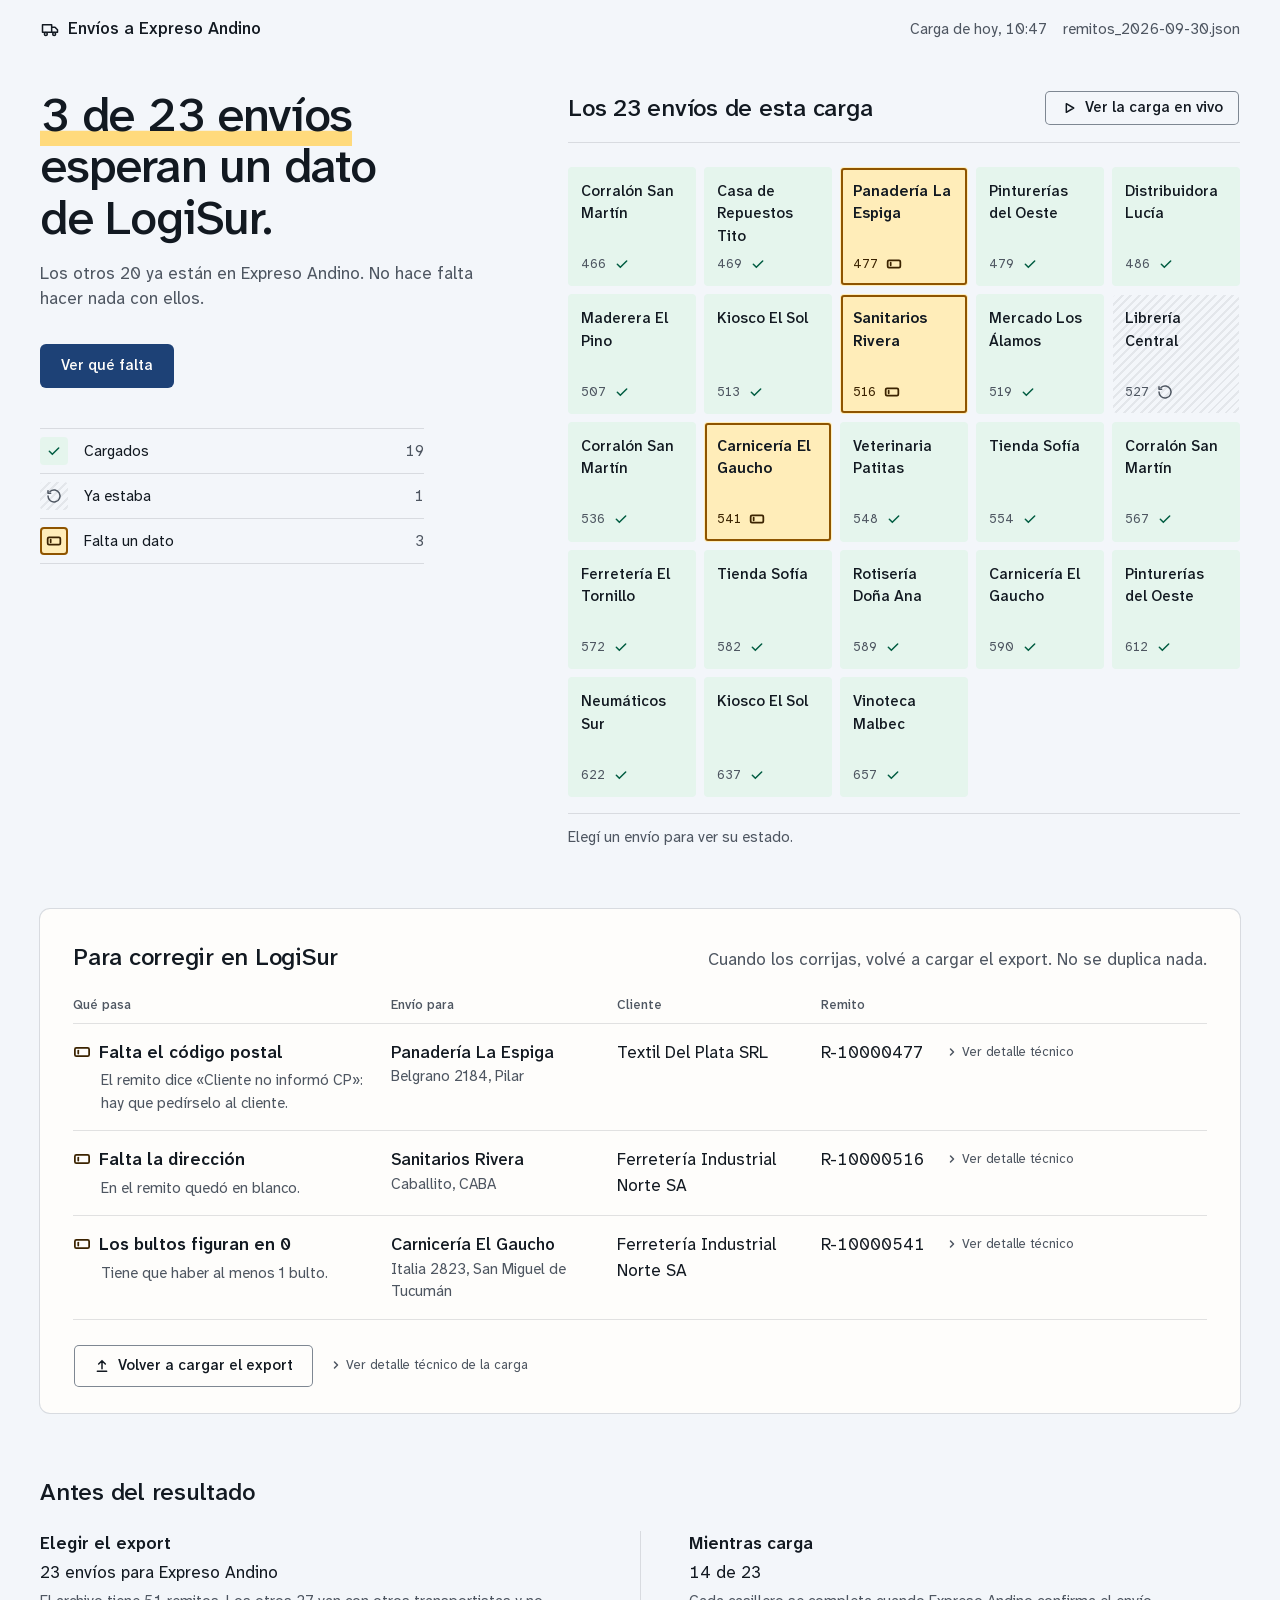
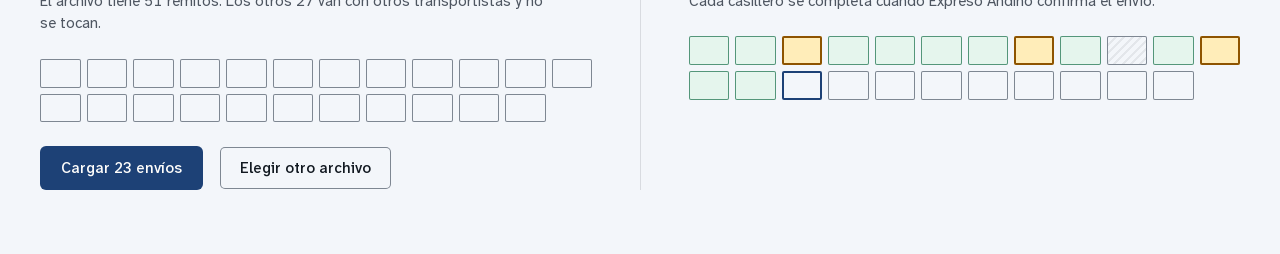
==== commit f453f1f1: "feat(design): calm the attention tiles, fix the replay gap and add a Public Sans variant" ====
--- a/design/resultado-corrida/03-el-mapa.html
+++ b/design/resultado-corrida/03-el-mapa.html
@@ -124,7 +124,8 @@
     --ok: oklch(0.42 0.09 165);
     --ok-line: oklch(0.62 0.08 165);
     --hatch: oklch(0.21 0.02 255 / 0.07);
-    --attn-fill: oklch(0.9 0.12 88);
+    --attn-fill: oklch(0.95 0.07 90);
+    --hl: oklch(0.9 0.12 88);
     --attn-line: oklch(0.5 0.12 70);
     --attn-ink: oklch(0.28 0.06 70);
     --attn-wash: oklch(0.965 0.05 92);
@@ -184,7 +185,7 @@
   .answer .live { align-self: start; }
   .answer .big, .answer h1 { font-size: var(--t-xl); line-height: 1.08; letter-spacing: -0.025em; font-weight: 500; }
   /* The count sits on a highlighter band: solid, repeated on each line it wraps to */
-  .answer h1 .hl { box-shadow: inset 0 -0.32em 0 var(--attn-fill); -webkit-box-decoration-break: clone; box-decoration-break: clone; }
+  .answer h1 .hl { box-shadow: inset 0 -0.32em 0 var(--hl); -webkit-box-decoration-break: clone; box-decoration-break: clone; }
   /* Replay: live counter and final sentence share one grid cell, so nothing jumps.
      Exit fast, enter slightly later; the old one is gone before the new one arrives. */
   .answer .live { visibility: hidden; opacity: 0; transition: opacity 120ms var(--ease-out), visibility 0s linear 120ms; }
@@ -199,10 +200,15 @@
   }
   .answer .sub { margin-block-start: 1rem; color: var(--text-2); max-width: 28rem; }
   .answer .actions { margin-block-start: 2rem; display: flex; flex-wrap: wrap; gap: 1rem; align-items: center; }
-  .answer .note { color: var(--text-2); font-size: var(--t-md); line-height: 1.5; }
 
   /* Legend: the tiles' own swatches, one row per state */
-  .legend { list-style: none; margin: 2.5rem 0 0; padding: 0; max-width: 24rem; border-block-start: 1px solid var(--hair); }
+  .legend { list-style: none; margin: 2.5rem 0 0; --lift: 0px; padding: 0; max-width: 24rem; border-block-start: 1px solid var(--hair); }
+  /* While the replay runs the live counter is shorter than the final sentence: the legend rises by the difference (--lift, measured in JS) so no empty band shows, and returns when the sentence does */
+  .running .legend { margin-block-start: calc(2.5rem - var(--lift)); }
+  @media (prefers-reduced-motion: no-preference) {
+    .legend { transition: margin-block-start 170ms var(--ease-out) 80ms; }
+    .running .legend { transition-duration: 190ms; transition-delay: 60ms; }
+  }
   .legend li { display: grid; grid-template-columns: 1.75rem 1fr auto; gap: 1rem; align-items: center; padding-block: 0.5rem; border-block-end: 1px solid var(--hair); font-size: var(--t-md); line-height: 1.5; }
   .legend .n { color: var(--text-2); text-align: end; min-width: 2ch; }
   .sw { position: relative; isolation: isolate; width: 1.75rem; height: 1.75rem; border-radius: var(--r-sm); display: grid; place-items: center; }
@@ -233,7 +239,7 @@
   .tile.prev { background: transparent; }
   .tile.fix { background: var(--attn-fill); --ring-in: 2px; }
   .tile.fix .name { font-weight: 600; }
-  .tile.fix .row { color: var(--attn-ink); }
+  .tile.fix:not(.pend) .row { color: var(--attn-ink); }
   .tile[aria-pressed="true"] { --ring-gap: 2px; --ring-out: 4px; }
   .tile:focus-visible { outline-offset: 5px; }
   /* Carbon copy: diagonal hatch on its own layer so it can fade like a fill */
@@ -284,7 +290,7 @@
   .fix-table tr.lit td { background: var(--attn-wash); }
   /* One-time attention highlight after "Ver cómo corregirlo": holds the colour, then fades out; never loops */
   .fix-table tr.flash td { animation: attn 900ms ease-out; }
-  @keyframes attn { 0%, 25% { background-color: var(--attn-fill); } }
+  @keyframes attn { 0%, 25% { background-color: var(--hl); } }
   .fix-table tr:focus-visible { outline-offset: -2px; }
   /* During the replay each row waits for its tile and is discovered when the tile resolves */
   .fix-table tr { transition: opacity 220ms var(--ease-out); }
@@ -364,7 +370,6 @@
           <p class="sub">Los otros 20 ya están en Expreso Andino. No hace falta hacer nada con ellos.</p>
           <div class="actions">
             <a class="btn btn-primary" href="#para-corregir">Ver qué falta</a>
-            <span class="note">Después, volvé a cargar el export.</span>
           </div>
         </div>
         <div class="live" aria-hidden="true">
@@ -386,7 +391,7 @@
         <button type="button" class="btn btn-quiet btn-sm" id="replay"><svg class="ico" width="16" height="16" viewBox="0 0 24 24" aria-hidden="true"><path d="M8 5.5l11 6.5-11 6.5z"/></svg><span id="replay-label">Ver la carga en vivo</span></button>
       </div>
       <ul class="map" id="map" aria-label="Envíos de la carga, en orden de remito"></ul>
-      <p class="picked" id="picked" aria-live="polite"><span class="k">Tocá un envío para ver su estado.</span></p>
+      <p class="picked" id="picked" aria-live="polite"><span class="k">Elegí un envío para ver su estado.</span></p>
     </section>
   </div>
 
@@ -394,7 +399,7 @@
     <div class="sheet">
       <div class="fixes-head">
         <h2 id="fixes-title">Para corregir en LogiSur</h2>
-        <p>Cuando estén corregidos, volvé a cargar el export. Lo que ya está en Expreso Andino no se carga dos veces.</p>
+        <p>Cuando los corrijas, volvé a cargar el export. No se duplica nada.</p>
       </div>
       <table class="fix-table">
         <colgroup><col style="width:28%"><col style="width:20%"><col style="width:18%"><col style="width:11%"><col style="width:23%"></colgroup>
@@ -495,7 +500,7 @@
     </button></li>`).join("");
 
   const picked = document.getElementById("picked");
-  const idle = '<span class="k">Tocá un envío para ver su estado.</span>';
+  const idle = '<span class="k">Elegí un envío para ver su estado.</span>';
   const reduceMotion = matchMedia("(prefers-reduced-motion: reduce)");
   const tiles = [...map.querySelectorAll(".tile")];
   const rows = [...document.querySelectorAll(".fix-table tbody tr")];
@@ -564,6 +569,9 @@
   const STEP = 70, START = 200, TAIL = 250;
   const total = shipments.length;
   const live = document.getElementById("live-n");
+  const legend = document.querySelector(".legend");
+  const finalBox = document.querySelector(".answer .final");
+  const liveBox = document.querySelector(".answer .live");
   const announce = document.getElementById("announce");
   const replayLabel = document.getElementById("replay-label");
   const labels = tiles.map(t => t.getAttribute("aria-label"));
@@ -616,6 +624,8 @@
       t.setAttribute("aria-label", `${shipments[i][1]}, ${shipments[i][0]}: esperando`);
     });
     rows.forEach(hideRow);
+    // The live block is shorter than the final one; lift the legend by the difference (re-measured: the width may have changed)
+    legend.style.setProperty("--lift", `${Math.max(0, finalBox.offsetHeight - liveBox.offsetHeight)}px`);
     document.body.classList.add("running");
     replayLabel.textContent = "Volver a empezar";
     announce.textContent = `Cargando ${total} envíos.`;
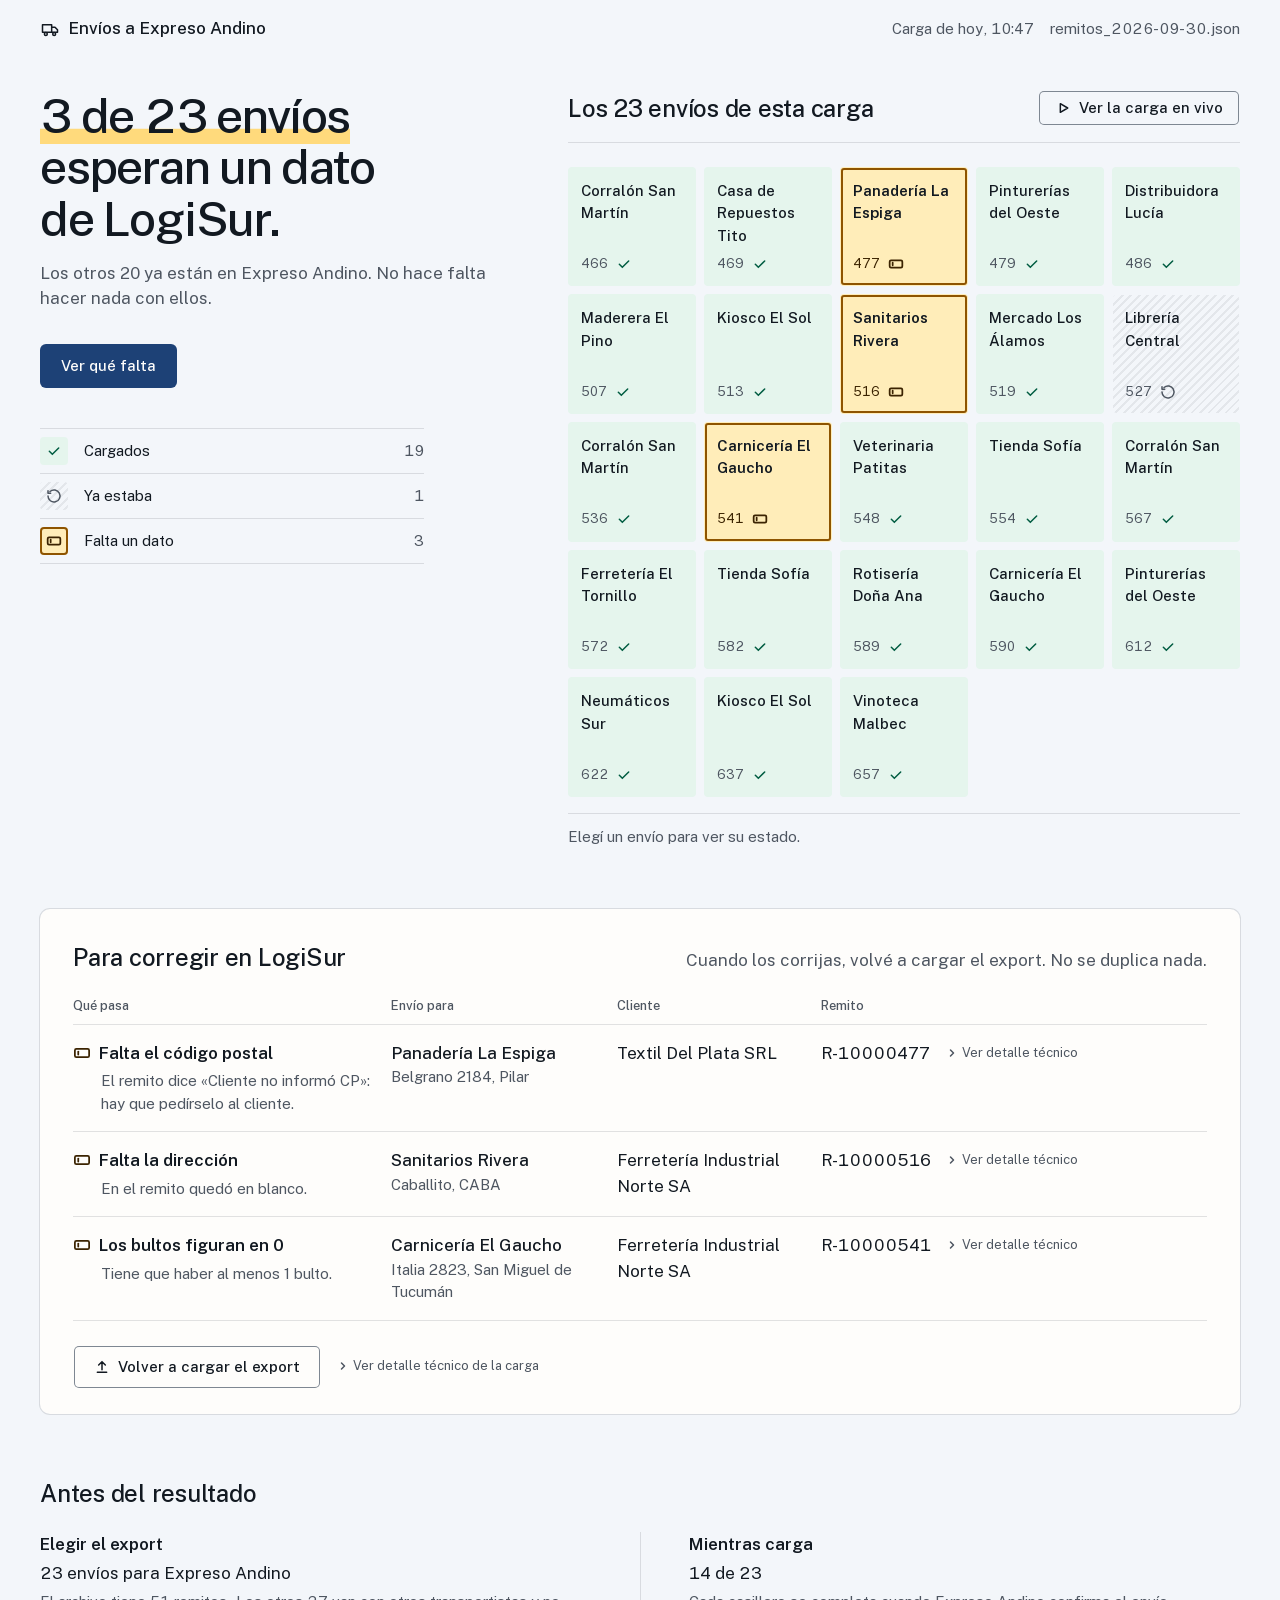
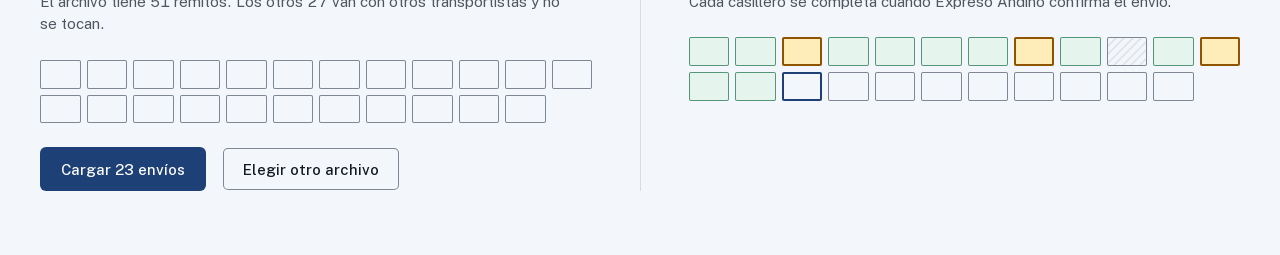
==== commit 0d2da389: "feat(design): set the map in Public Sans and drop the comparison artboard" ====
--- a/design/resultado-corrida/03-el-mapa.html
+++ b/design/resultado-corrida/03-el-mapa.html
@@ -5,18 +5,20 @@
 <meta name="viewport" content="width=device-width, initial-scale=1">
 <title>3 envíos para corregir · Carga de hoy · Expreso Andino</title>
 <!--
-  Embedded font: Atkinson Hyperlegible Next (variable, weights 400-600), subset to Latin-1 and Spanish punctuation.
-  Source: google/fonts, ofl/atkinsonhyperlegiblenext. No Reserved Font Name is declared.
+  Embedded font: Public Sans (variable, weights 400-600), subset to Latin-1 and Spanish punctuation.
+  Source: google/fonts, ofl/publicsans (PublicSans[wght].ttf). No Reserved Font Name is declared.
   The font was subset and its weight axis limited (derivative file); the licence below applies to it.
 
-Copyright 2020-2024 The Atkinson Hyperlegible Next Project Authors (https://github.com/googlefonts/atkinson-hyperlegible-next)
+Copyright 2015 The Public Sans Project Authors (https://github.com/uswds/public-sans)
 
 This Font Software is licensed under the SIL Open Font License, Version 1.1.
 This license is copied below, and is also available with a FAQ at:
-https://openfontlicense.org
-
-
+https://scripts.sil.org/OFL
+
+
+* * *
 SIL OPEN FONT LICENSE Version 1.1 - 26 February 2007
+* * *
 
 PREAMBLE
 The goals of the Open Font License (OFL) are to stimulate worldwide
@@ -103,11 +105,11 @@
 -->
 <style>
   @font-face {
-    font-family: "Atkinson Hyperlegible Next";
+    font-family: "Public Sans";
     font-style: normal;
     font-weight: 400 600;
     font-display: swap;
-    src: url([data-uri]) format("woff2");
+    src: url([data-uri]) format("woff2");
   }
   :root {
     /* Remito: ink on a pad of paper, one highlighter */
@@ -132,7 +134,7 @@
 
     --r-xs: 2px; --r-sm: 4px; --r-md: 6px; --r-lg: 10px;
     --t-sm: 0.8125rem; --t-md: 0.9375rem; --t-base: 1.0625rem; --t-lg: 1.5rem; --t-xl: 3rem;
-    --sans: "Atkinson Hyperlegible Next", system-ui, sans-serif;
+    --sans: "Public Sans", system-ui, sans-serif;
     --mono: ui-monospace, "SF Mono", "Cascadia Mono", "Noto Sans Mono", monospace;
     --ease-out: cubic-bezier(0.23, 1, 0.32, 1);
     color-scheme: light;
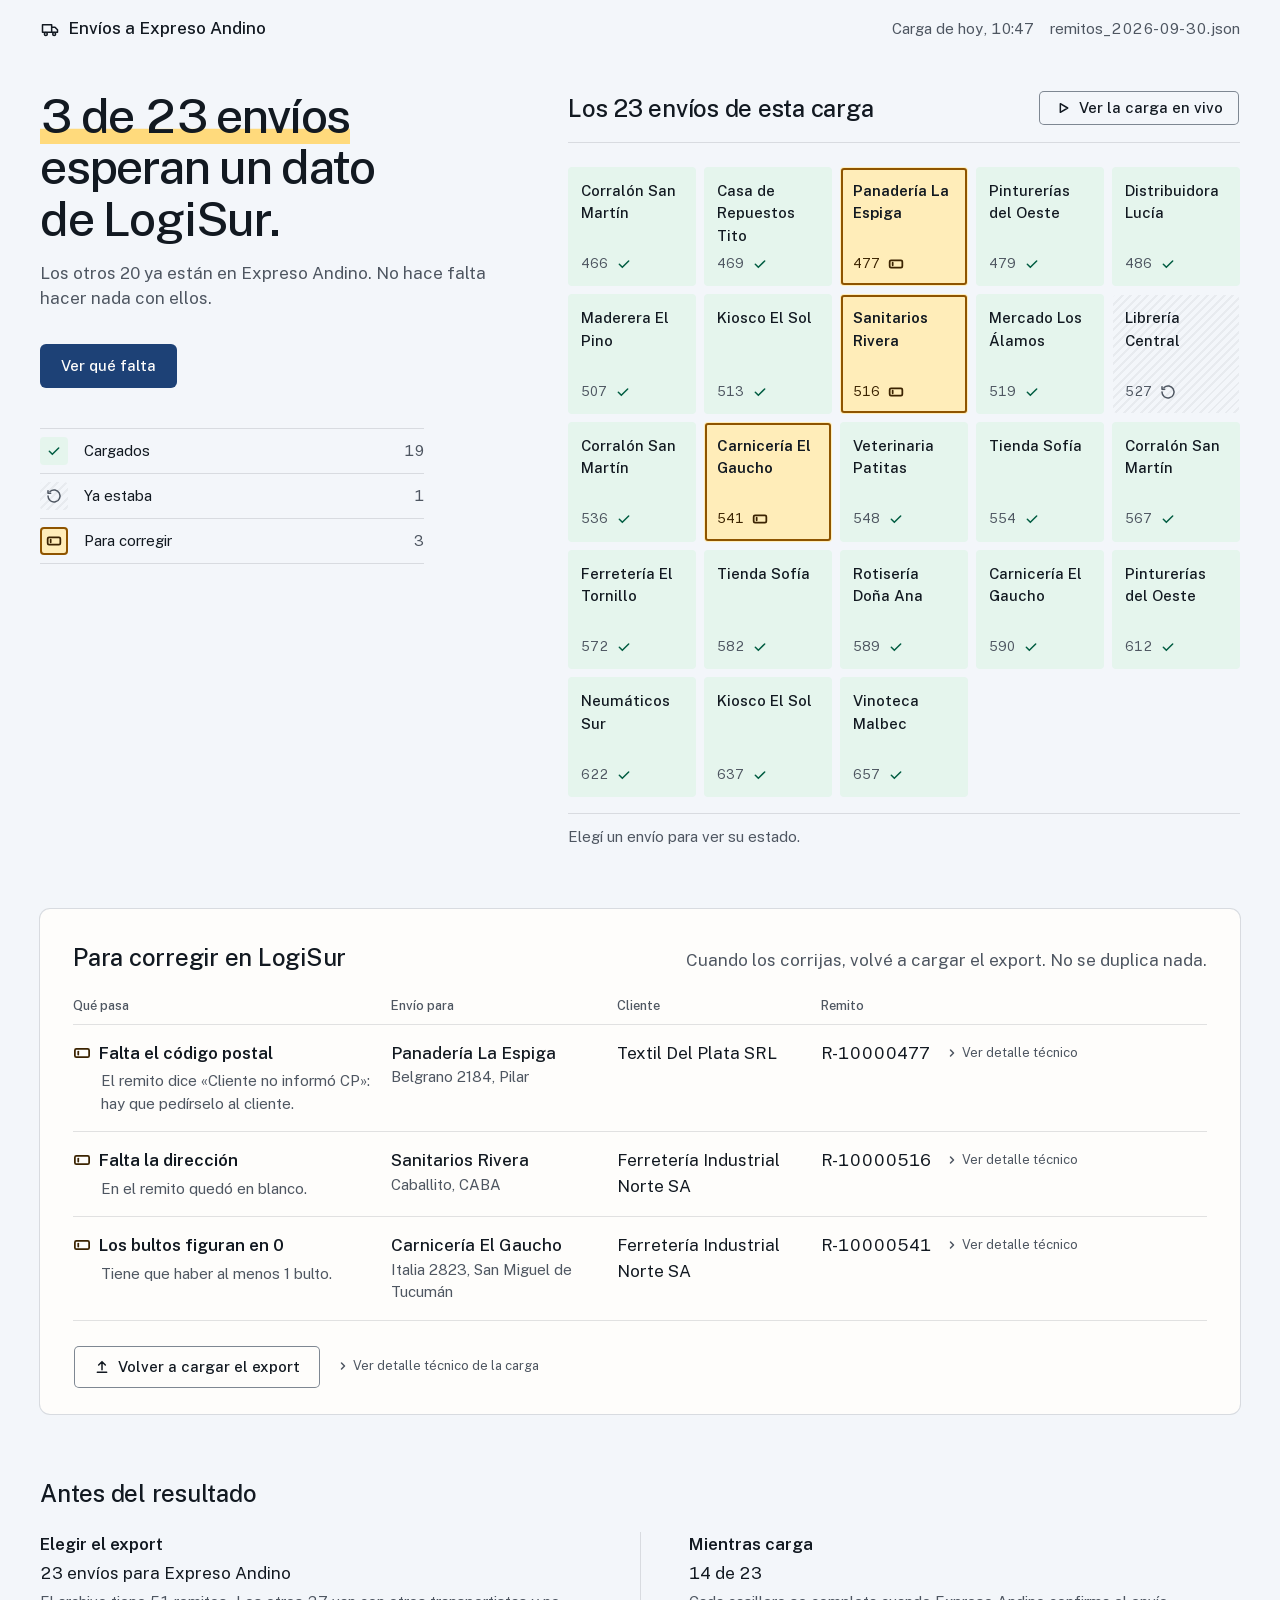
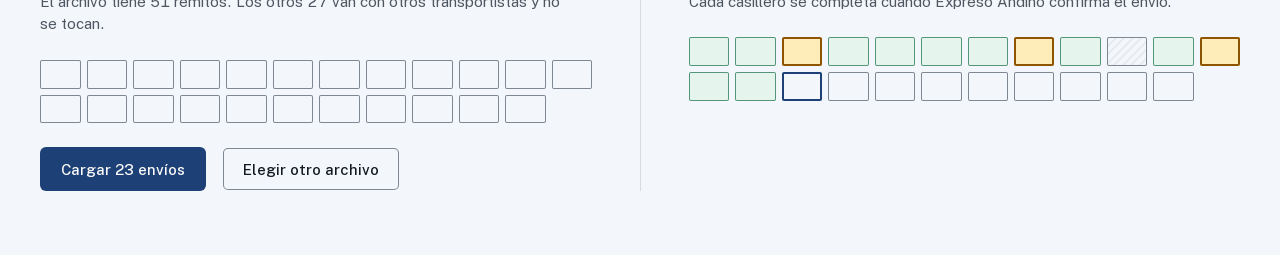
==== commit c9a4ea2f: "fix(design): harden the map for narrow screens, Firefox, forced colors and the final T2 labels" ====
--- a/design/resultado-corrida/03-el-mapa.html
+++ b/design/resultado-corrida/03-el-mapa.html
@@ -125,7 +125,7 @@
     --ok-fill: oklch(0.955 0.02 165);
     --ok: oklch(0.42 0.09 165);
     --ok-line: oklch(0.62 0.08 165);
-    --hatch: oklch(0.21 0.02 255 / 0.07);
+    --hatch: oklch(0.21 0.02 255 / 0.05);
     --attn-fill: oklch(0.95 0.07 90);
     --hl: oklch(0.9 0.12 88);
     --attn-line: oklch(0.5 0.12 70);
@@ -156,9 +156,10 @@
   .ico * { vector-effect: non-scaling-stroke; }
   .ico.b { stroke-width: 1.75; }
 
-  .top { display: flex; align-items: center; justify-content: space-between; gap: 1rem; padding: 1rem 2.5rem; }
+  .top { display: flex; flex-wrap: wrap; align-items: center; justify-content: space-between; gap: 0.5rem 1rem; padding: 1rem 2.5rem; }
   .brand { display: flex; align-items: center; gap: 0.5rem; font-weight: 500; }
   .top .meta { color: var(--text-2); font-size: var(--t-md); line-height: 1.5; display: flex; gap: 1rem; flex-wrap: wrap; }
+  .top .meta span { white-space: nowrap; }
 
   .btn {
     display: inline-flex; align-items: center; justify-content: center; gap: 0.5rem;
@@ -233,22 +234,24 @@
   /* One box-shadow stack: fix ring (inset), selection gap, selection ring. Same shape in every state so it interpolates. */
   .tile {
     --ring-in: 0px; --ring-gap: 0px; --ring-out: 0px;
-    box-shadow: inset 0 0 0 var(--ring-in) var(--attn-line), 0 0 0 var(--ring-gap) var(--ground), 0 0 0 var(--ring-out) var(--accent);
+    /* Colours stay transparent while a ring is 0px: Firefox paints a hairline for a zero-width shadow */
+    --c-in: transparent; --c-gap: transparent; --c-out: transparent;
+    box-shadow: inset 0 0 0 var(--ring-in) var(--c-in), 0 0 0 var(--ring-gap) var(--c-gap), 0 0 0 var(--ring-out) var(--c-out);
     transition: background-color 200ms var(--ease-out), box-shadow 140ms var(--ease-out);
   }
   .tile.ok { background: var(--ok-fill); }
   .tile.ok .row svg { color: var(--ok); }
   .tile.prev { background: transparent; }
-  .tile.fix { background: var(--attn-fill); --ring-in: 2px; }
+  .tile.fix { background: var(--attn-fill); --ring-in: 2px; --c-in: var(--attn-line); }
   .tile.fix .name { font-weight: 600; }
   .tile.fix:not(.pend) .row { color: var(--attn-ink); }
-  .tile[aria-pressed="true"] { --ring-gap: 2px; --ring-out: 4px; }
+  .tile[aria-pressed="true"] { --ring-gap: 2px; --ring-out: 4px; --c-gap: var(--ground); --c-out: var(--accent); }
   .tile:focus-visible { outline-offset: 5px; }
   /* Carbon copy: diagonal hatch on its own layer so it can fade like a fill */
   .tile .hatch { position: absolute; inset: 0; z-index: -1; border-radius: inherit; pointer-events: none; background-image: repeating-linear-gradient(135deg, var(--hatch) 0 2px, transparent 2px 6px); transition: opacity 200ms var(--ease-out); }
   /* Empty state, used while the live replay runs: dashed edge, no icon, no fill */
   .tile::before { content: ""; position: absolute; inset: -1px; border-radius: inherit; border: 1.5px dashed var(--line); opacity: 0; pointer-events: none; transition: opacity 200ms var(--ease-out); }
-  .tile.pend { background: var(--ground); --ring-in: 0px; cursor: default; transition-duration: 120ms; }
+  .tile.pend { background: var(--ground); --ring-in: 0px; --c-in: transparent; cursor: default; transition-duration: 120ms; }
   .tile.pend::before { opacity: 1; transition-duration: 120ms; }
   .tile.pend .hatch { opacity: 0; transition-duration: 120ms; }
   .tile.pend .name { font-weight: 500; }
@@ -264,7 +267,7 @@
     .tile.pend .row svg { transform: scale(0.25); filter: blur(4px); transition-duration: 120ms; }
     .tile.ping::after { animation: ping 500ms var(--ease-out) calc(260ms + var(--p, 0) * 60ms); }
   }
-  @keyframes ping { from { opacity: 0.55; transform: scale(1); } to { opacity: 0; transform: scale(1.16); } }
+  @keyframes ping { from { opacity: 0.8; transform: scale(1); } 40% { opacity: 0.5; } to { opacity: 0; transform: scale(1.16); } }
 
   .picked { transition: opacity 120ms var(--ease-out); margin-block-start: 1rem; min-height: 3rem; padding-block-start: 0.75rem; border-block-start: 1px solid var(--hair); font-size: var(--t-md); line-height: 1.5; display: flex; flex-wrap: wrap; gap: 0.25rem 1rem; align-items: baseline; }
   .picked.swap { opacity: 0; transition-duration: 60ms; }
@@ -335,8 +338,24 @@
   .mini li.now { box-shadow: inset 0 0 0 2px var(--accent); }
   .moment .actions-row { margin-block-start: 1.5rem; display: flex; gap: 1rem; flex-wrap: wrap; align-items: center; }
 
+  /* Forced colors: box-shadow rings and fills are dropped, so state is redrawn with borders and system colors */
+  @media (forced-colors: active) {
+    .tile.fix { border-width: 3px; padding: calc(0.75rem - 2px); }
+    .tile.pend { border-style: dashed; }
+    .tile.tile[aria-pressed="true"] { forced-color-adjust: none; background-color: Highlight; border-color: CanvasText; box-shadow: none; }
+    .tile.tile[aria-pressed="true"], .tile.tile[aria-pressed="true"] .name, .tile.tile[aria-pressed="true"] .row, .tile.tile[aria-pressed="true"] .row svg { color: HighlightText; }
+    .sw { border: 1px solid CanvasText; }
+    .sw.fix { border-width: 3px; }
+    .mini li { border: 1px dashed CanvasText; }
+    .mini li.ok, .mini li.prev { border-style: solid; }
+    .mini li.fix { border: 3px solid CanvasText; }
+    .mini li.now { border: 3px solid Highlight; }
+  }
+
   @media (max-width: 64rem) {
     .overview { grid-template-columns: minmax(0, 1fr); gap: 2rem; }
+    .top { padding-inline: 1.25rem; }
+    .top .meta { gap: 0 1rem; }
     .page { padding: 1.5rem 1.25rem 3rem; }
     .answer h1, .answer .big { font-size: 2.25rem; }
     .legend { max-width: none; }
@@ -382,7 +401,7 @@
       <ul class="legend num" aria-label="Resumen por estado">
         <li><span class="sw ok"><svg class="ico" width="16" height="16" viewBox="0 0 24 24" aria-hidden="true"><path d="M5 12.5l4.5 4.5L19 7.5"/></svg></span><span>Cargados</span><span class="n" data-count="ok">19</span></li>
         <li><span class="sw prev"><svg class="ico" width="16" height="16" viewBox="0 0 24 24" aria-hidden="true"><path d="M3 12a9 9 0 1 0 3-6.7M3 4v4h4"/></svg></span><span>Ya estaba</span><span class="n" data-count="prev">1</span></li>
-        <li><span class="sw fix"><svg class="ico b" width="16" height="16" viewBox="0 0 24 24" aria-hidden="true"><rect x="2.5" y="6.5" width="19" height="11" rx="2"/><path d="M7 10v4"/></svg></span><span>Falta un dato</span><span class="n" data-count="fix">3</span></li>
+        <li><span class="sw fix"><svg class="ico b" width="16" height="16" viewBox="0 0 24 24" aria-hidden="true"><rect x="2.5" y="6.5" width="19" height="11" rx="2"/><path d="M7 10v4"/></svg></span><span>Para corregir</span><span class="n" data-count="fix">3</span></li>
       </ul>
       <p class="vh" role="status" id="announce"></p>
     </div>
@@ -491,7 +510,7 @@
     prev: '<svg class="ico" width="16" height="16" viewBox="0 0 24 24" aria-hidden="true"><path d="M3 12a9 9 0 1 0 3-6.7M3 4v4h4"/></svg>',
     fix: '<svg class="ico b" width="16" height="16" viewBox="0 0 24 24" aria-hidden="true"><rect x="2.5" y="6.5" width="19" height="11" rx="2"/><path d="M7 10v4"/></svg>'
   };
-  const stateText = { ok: "Cargado", prev: "Ya estaba de antes", fix: "Falta un dato" };
+  const stateText = { ok: "Cargado", prev: "Ya estaba de antes", fix: "Para corregir" };
 
   const map = document.getElementById("map");
   map.innerHTML = shipments.map(([remito, to, state], i) => `
